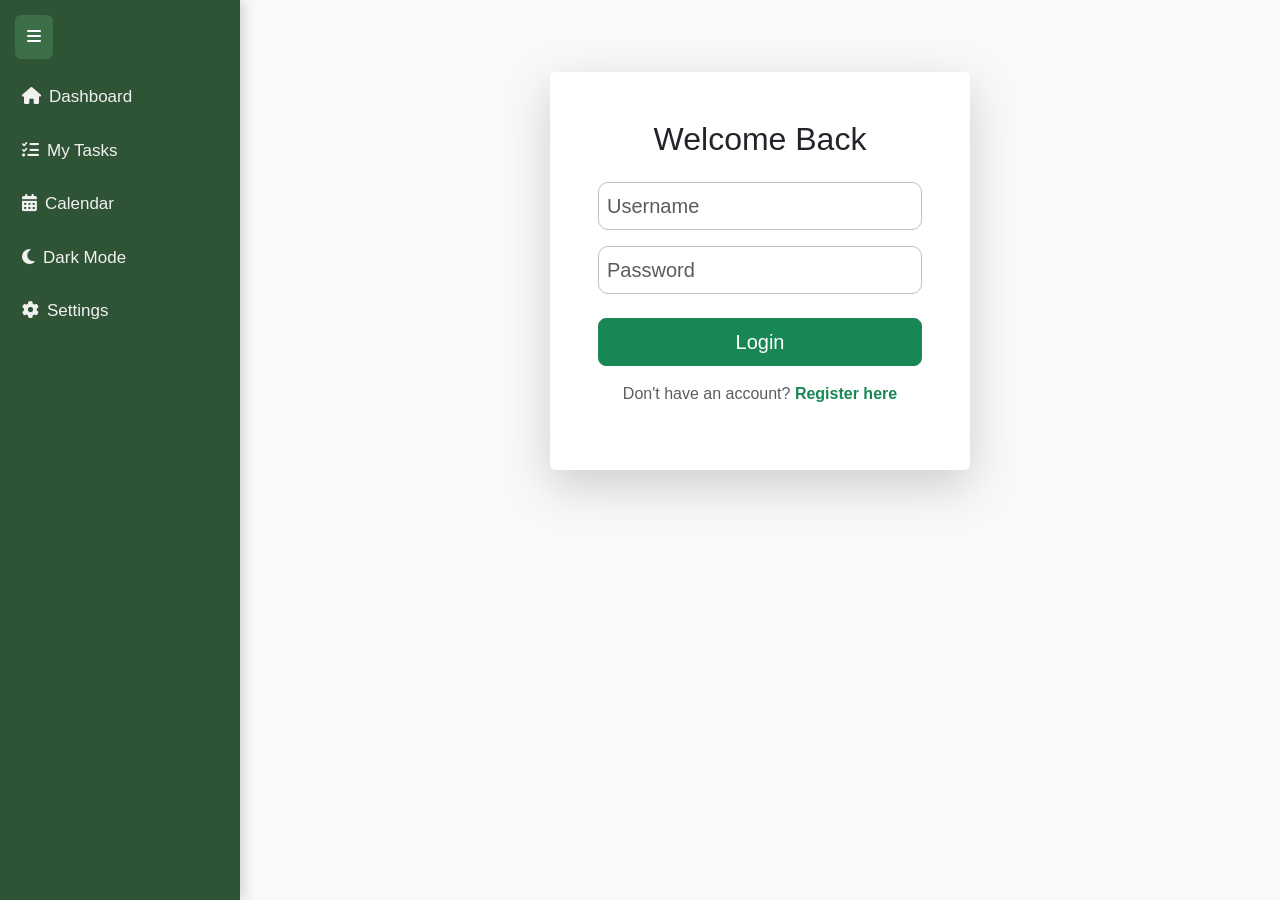
==== public/index.html @ f1983d44 "Regsiter Page build" ====
<!DOCTYPE html>
<html lang="en">
<head>
    <meta charset="UTF-8">
    <meta name="viewport" content="width=device-width, initial-scale=1.0">
    <title>TaskFlow - Task Manager</title>
    <link href="https://cdn.jsdelivr.net/npm/bootstrap@5.3.3/dist/css/bootstrap.min.css" rel="stylesheet">
    <link href="https://cdnjs.cloudflare.com/ajax/libs/font-awesome/6.5.0/css/all.min.css" rel="stylesheet">
    <link rel="stylesheet" href="styles/style.css">
</head>
<body class="has-sidebar">
    <!-- Sidebar Toggle -->
    <button id="toggle-btn" class="toggle-btn" aria-label="Toggle sidebar">
        <i class="fas fa-bars"></i>
    </button>

    <!-- Sidebar -->
    <div id="sidebar" class="sidebar">
        <a href="#" class="active"><i class="fas fa-home me-2"></i><span>Dashboard</span></a>
        <a href="#"><i class="fas fa-list-check me-2"></i><span>My Tasks</span></a>
        <a href="#"><i class="fas fa-calendar-alt me-2"></i><span>Calendar</span></a>
        <a href="#" id="dark-mode-toggle"><i class="fas fa-moon me-2"></i><span>Dark Mode</span></a>
        <a href="#"><i class="fas fa-gear me-2"></i><span>Settings</span></a>
    </div>

    <!-- Main Content -->
    <div class="container mt-5 pt-4" id="main-content">
        <!-- Auth Section -->
        <div id="auth-section" class="text-center" style="max-width: 420px; margin: 0 auto;">
            <div class="card border-0 shadow-lg p-5">
                <h2 class="mb-4 text-dark">Welcome Back</h2>
                <input type="text" id="username" class="form-control form-control-lg mb-3" placeholder="Username" required>
                <input type="password" id="password" class="form-control form-control-lg mb-4" placeholder="Password" required>
                <button id="login-btn" class="btn btn-success btn-lg w-100 mb-3">Login</button>
                <p class="text-muted">
                    Don't have an account? <a href="register.html" class="fw-bold text-success text-decoration-none">Register here</a>
                </p>
                <div id="error-message" class="alert alert-danger mt-3" role="alert" style="display:none;"></div>
            </div>
        </div>

        <!-- Task Section (Hidden Until Logged In) -->
        <div id="task-section" style="display:none;">
            <div class="d-flex justify-content-between align-items-center mb-4">
                <h2 class="text-dark mb-0">Your Tasks</h2>
                <div>
                    <button id="add-task-btn" class="btn add-task-btn me-3"><i class="fas fa-plus me-2"></i>Add Task</button>
                    <button id="logout-btn" class="btn btn-outline-danger">Logout</button>
                </div>
            </div>

            <!-- Dashboard Stats -->
            <div class="row mb-5 g-4">
                <div class="col-md-4">
                    <div class="dashboard-card p-4 text-center">
                        <i class="fas fa-tasks fa-2x mb-2"></i>
                        <h6>Total Tasks</h6>
                        <p id="total-tasks" class="display-5 mb-0">0</p>
                    </div>
                </div>
                <div class="col-md-4">
                    <div class="dashboard-card p-4 text-center">
                        <i class="fas fa-check-circle fa-2x mb-2"></i>
                        <h6>Completed</h6>
                        <p id="completed-tasks" class="display-5 mb-0">0</p>
                    </div>
                </div>
                <div class="col-md-4">
                    <div class="dashboard-card p-4 text-center">
                        <i class="fas fa-exclamation-circle fa-2x mb-2"></i>
                        <h6>Pending</h6>
                        <p id="pending-tasks" class="display-5 mb-0">0</p>
                    </div>
                </div>
            </div>

            <div class="row">
                <!-- Upcoming Deadlines -->
                <div class="col-lg-4 mb-4">
                    <div class="card upcoming-card p-4 h-100">
                        <h6 class="mb-3"><i class="fas fa-clock me-2"></i>Upcoming Deadlines</h6>
                        <ul id="upcoming-list" class="list-unstyled mb-0"></ul>
                    </div>
                </div>

                <!-- Task List -->
                <div class="col-lg-8">
                    <ul id="task-list" class="list-group"></ul>
                </div>
            </div>
        </div>
    </div>

    <!-- Add/Edit Task Modal -->
    <div class="modal fade" id="task-modal" tabindex="-1" aria-hidden="true">
        <div class="modal-dialog">
            <div class="modal-content">
                <div class="modal-header">
                    <h5 class="modal-title" id="modal-title">Add New Task</h5>
                    <button type="button" class="btn-close" data-bs-dismiss="modal" aria-label="Close"></button>
                </div>
                <div class="modal-body">
                    <input type="text" id="task-description" class="form-control mb-3" placeholder="Task description" required>
                    <input type="date" id="task-due-date" class="form-control" placeholder="Due date">
                </div>
                <div class="modal-footer">
                    <button type="button" class="btn btn-secondary" data-bs-dismiss="modal">Cancel</button>
                    <button type="button" id="save-task-btn" class="btn btn-success">Save Task</button>
                </div>
            </div>
        </div>
    </div>

    <!-- Bootstrap JS (for modals) -->
    <script src="https://cdn.jsdelivr.net/npm/bootstrap@5.3.3/dist/js/bootstrap.bundle.min.js"></script>
    <script src="js/app.js"></script>
</body>
</html>
---- public/styles/style.css ----
body {
    font-family: 'Segoe UI', Tahoma, Geneva, Verdana, sans-serif;
    background-color: #f8f9f9;
    transition: background-color 0.3s, color 0.3s;
}

    /* Dark Mode */
    body.dark-mode {
        background-color: #121212;
        color: #e0e0e0;
    }

        body.dark-mode .text-dark {
            color: #e0e0e0 !important;
        }

        body.dark-mode .text-muted {
            color: #a0a0a0 !important;
        }

        body.dark-mode .card {
            background-color: #1e1e1e;
            border-color: #333;
        }

        body.dark-mode .list-group-item {
            background-color: #1e1e1e;
            color: #e0e0e0;
            border-color: #333;
        }

        body.dark-mode .dashboard-card {
            background: linear-gradient(135deg, #1a2a1e, #3a5a3a);
        }

        body.dark-mode .upcoming-card {
            background-color: #1a2a1e;
        }

/* Dashboard Cards */
.dashboard-card {
    background: linear-gradient(135deg, #3c6e47, #7da57d);
    color: #fff;
    border-radius: 12px;
    transition: transform 0.2s, box-shadow 0.2s;
}

    .dashboard-card:hover {
        transform: translateY(-5px);
        box-shadow: 0 10px 20px rgba(0,0,0,0.15);
    }

    .dashboard-card i {
        opacity: 0.8;
    }

    .dashboard-card h6 {
        color: #f9f9f9;
        font-weight: 600;
    }

    .dashboard-card p {
        color: #f2f2f2;
        font-weight: bold;
    }

/* Upcoming Deadlines Card */
.upcoming-card {
    background-color: #e9f1ea;
    border-radius: 12px;
    transition: transform 0.2s, box-shadow 0.2s;
}

    .upcoming-card:hover {
        transform: translateY(-3px);
        box-shadow: 0 6px 15px rgba(0,0,0,0.1);
    }

    .upcoming-card h6 {
        color: #2e5335;
        font-weight: 600;
    }

#upcoming-list li {
    color: #3a5a3a;
    font-weight: 500;
    padding: 5px 0;
    transition: background-color 0.2s;
}

    #upcoming-list li:hover {
        background-color: rgba(124, 165, 125, 0.15);
        border-radius: 8px;
    }

/* Task List */
#task-list li {
    border-radius: 12px;
    margin-bottom: 10px;
    padding: 12px;
    background-color: #fff;
    box-shadow: 0 4px 10px rgba(0,0,0,0.05);
    transition: transform 0.2s, box-shadow 0.2s;
}

    #task-list li:hover {
        transform: translateY(-2px);
        box-shadow: 0 6px 15px rgba(0,0,0,0.1);
    }

    #task-list li span {
        color: #333;
    }

.completed {
    text-decoration: line-through;
    color: #9da79d;
}

/* Buttons */
.add-task-btn {
    background-color: #3c6e47;
    color: #fff;
    font-weight: 600;
    border-radius: 8px;
    padding: 8px 16px;
    transition: all 0.2s;
}

    .add-task-btn:hover {
        background-color: #2e5335;
        transform: translateY(-2px);
        box-shadow: 0 4px 12px rgba(0,0,0,0.15);
    }

.btn-outline-success {
    color: #3c6e47;
    border-color: #3c6e47;
    transition: all 0.2s;
}

    .btn-outline-success:hover {
        background-color: #3c6e47;
        color: #fff;
    }

.btn-outline-danger {
    color: #a94442;
    border-color: #a94442;
    transition: all 0.2s;
}

    .btn-outline-danger:hover {
        background-color: #a94442;
        color: #fff;
    }

.btn-outline-primary {
    color: #3c6e47;
    border-color: #3c6e47;
    transition: all 0.2s;
}

    .btn-outline-primary:hover {
        background-color: #3c6e47;
        color: #fff;
    }

/* Form Inputs */
input.form-control, select.form-control {
    border-radius: 10px;
    border: 1px solid #c1c1c1;
    padding: 8px;
    transition: border-color 0.2s, box-shadow 0.2s;
}

    input.form-control:focus, select.form-control:focus {
        border-color: #3c6e47;
        box-shadow: 0 0 6px rgba(60, 110, 71, 0.3);
        outline: none;
    }

body.dark-mode input.form-control {
    background-color: #1e1e1e;
    color: #e0e0e0;
    border-color: #333;
}

/* Error Message */
#error-message {
    font-weight: 500;
}

/* Sidebar */
.sidebar {
    height: 100vh;
    width: 240px;
    position: fixed;
    top: 0;
    left: 0;
    background: #2e5335;
    padding-top: 70px;
    transition: width 0.3s ease;
    overflow: hidden;
    z-index: 1000;
    box-shadow: 4px 0 12px rgba(0,0,0,0.15);
}

    .sidebar a {
        display: block;
        padding: 14px 22px;
        font-size: 17px;
        text-decoration: none;
        color: #f1f1f1;
        transition: 0.2s;
        font-weight: 500;
    }

        .sidebar a:hover {
            background: #3c6e47;
            color: #fff;
        }

    .sidebar.collapsed {
        width: 70px;
    }

        .sidebar.collapsed a span {
            display: none;
        }

        .sidebar.collapsed a i {
            margin-right: 0;
        }

/* Toggle Button */
.toggle-btn {
    position: fixed;
    top: 15px;
    left: 15px;
    background: #3c6e47;
    border: none;
    color: white;
    padding: 10px 12px;
    border-radius: 6px;
    cursor: pointer;
    z-index: 1200;
    transition: background 0.2s;
}

    .toggle-btn:hover {
        background: #2e5335;
    }

/* Body Shift */
body.has-sidebar {
    margin-left: 240px;
    transition: margin-left 0.3s ease;
}

body.sidebar-collapsed {
    margin-left: 70px;
}
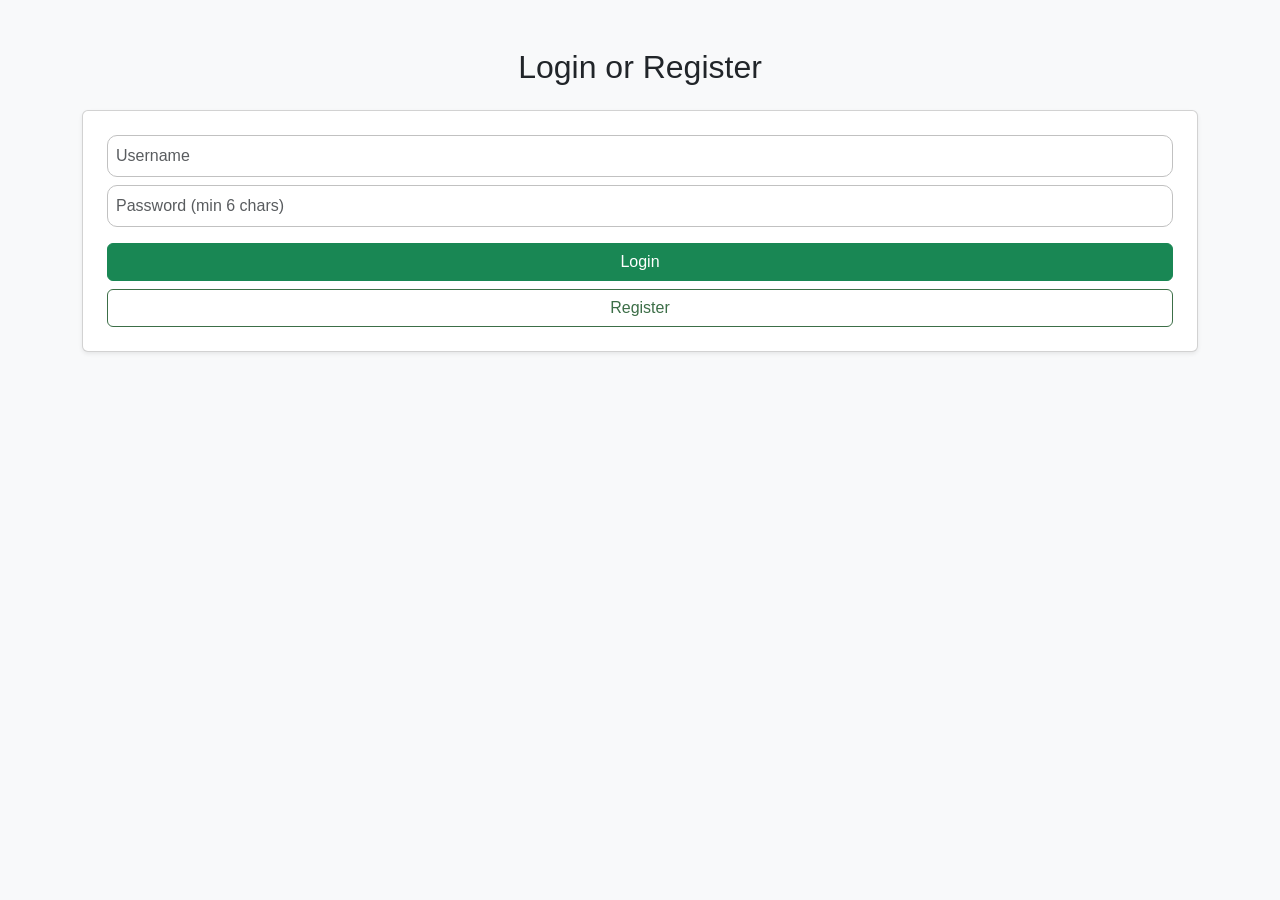
==== commit 9cf85e0b: "Merge pull request #29 from VicLove25/SB_hide_navbar Sb hide navbar" ====
--- a/public/index.html
+++ b/public/index.html
@@ -3,116 +3,100 @@
 <head>
     <meta charset="UTF-8">
     <meta name="viewport" content="width=device-width, initial-scale=1.0">
-    <title>TaskFlow - Task Manager</title>
-    <link href="https://cdn.jsdelivr.net/npm/bootstrap@5.3.3/dist/css/bootstrap.min.css" rel="stylesheet">
-    <link href="https://cdnjs.cloudflare.com/ajax/libs/font-awesome/6.5.0/css/all.min.css" rel="stylesheet">
+    <title>Daily Task Manager</title>
+    <link href="https://cdn.jsdelivr.net/npm/bootstrap@5.3.2/dist/css/bootstrap.min.css" rel="stylesheet">
     <link rel="stylesheet" href="styles/style.css">
+    <link href="https://cdnjs.cloudflare.com/ajax/libs/font-awesome/6.4.0/css/all.min.css" rel="stylesheet">
 </head>
-<body class="has-sidebar">
-    <!-- Sidebar Toggle -->
-    <button id="toggle-btn" class="toggle-btn" aria-label="Toggle sidebar">
+<body class="bg-light">
+    <!-- Sidebar - Hidden until logged in -->
+    <div id="sidebar" class="sidebar" style="display: none;">
+        <a href="index.html"><i class="fas fa-home me-2"></i> <span>Dashboard</span></a>
+        <a href="taskpage.html"><i class="fas fa-plus me-2"></i> <span>Add Task</span></a>
+        <a href="index.html"><i class="fas fa-list me-2"></i> <span>All Tasks</span></a>
+    </div>
+
+    <!-- Toggle Button - Hidden until logged in -->
+    <button id="toggle-btn" class="toggle-btn" style="display: none;">
         <i class="fas fa-bars"></i>
     </button>
 
-    <!-- Sidebar -->
-    <div id="sidebar" class="sidebar">
-        <a href="#" class="active"><i class="fas fa-home me-2"></i><span>Dashboard</span></a>
-        <a href="#"><i class="fas fa-list-check me-2"></i><span>My Tasks</span></a>
-        <a href="#"><i class="fas fa-calendar-alt me-2"></i><span>Calendar</span></a>
-        <a href="#" id="dark-mode-toggle"><i class="fas fa-moon me-2"></i><span>Dark Mode</span></a>
-        <a href="#"><i class="fas fa-gear me-2"></i><span>Settings</span></a>
-    </div>
-
-    <!-- Main Content -->
-    <div class="container mt-5 pt-4" id="main-content">
-        <!-- Auth Section -->
-        <div id="auth-section" class="text-center" style="max-width: 420px; margin: 0 auto;">
-            <div class="card border-0 shadow-lg p-5">
-                <h2 class="mb-4 text-dark">Welcome Back</h2>
-                <input type="text" id="username" class="form-control form-control-lg mb-3" placeholder="Username" required>
-                <input type="password" id="password" class="form-control form-control-lg mb-4" placeholder="Password" required>
-                <button id="login-btn" class="btn btn-success btn-lg w-100 mb-3">Login</button>
-                <p class="text-muted">
-                    Don't have an account? <a href="register.html" class="fw-bold text-success text-decoration-none">Register here</a>
-                </p>
-                <div id="error-message" class="alert alert-danger mt-3" role="alert" style="display:none;"></div>
+    <div class="container mt-5">
+        <!-- Login / Register Section -->
+        <div id="auth-section">
+            <h2 class="text-center mb-4">Login or Register</h2>
+            <div class="card p-4 shadow-sm">
+                <input type="text" id="username" class="form-control mb-2" placeholder="Username">
+                <input type="password" id="password" class="form-control mb-3" placeholder="Password (min 6 chars)">
+                <button id="login-btn" class="btn btn-success w-100 mb-2">Login</button>
+                <button id="register-btn" class="btn btn-outline-primary w-100">Register</button>
             </div>
+            <div id="error-message" class="alert alert-danger mt-3" style="display: none;"></div>
         </div>
 
-        <!-- Task Section (Hidden Until Logged In) -->
-        <div id="task-section" style="display:none;">
-            <div class="d-flex justify-content-between align-items-center mb-4">
-                <h2 class="text-dark mb-0">Your Tasks</h2>
-                <div>
-                    <button id="add-task-btn" class="btn add-task-btn me-3"><i class="fas fa-plus me-2"></i>Add Task</button>
-                    <button id="logout-btn" class="btn btn-outline-danger">Logout</button>
-                </div>
-            </div>
-
-            <!-- Dashboard Stats -->
-            <div class="row mb-5 g-4">
-                <div class="col-md-4">
-                    <div class="dashboard-card p-4 text-center">
-                        <i class="fas fa-tasks fa-2x mb-2"></i>
-                        <h6>Total Tasks</h6>
-                        <p id="total-tasks" class="display-5 mb-0">0</p>
+        <!-- Dashboard & Tasks - Hidden until login -->
+        <div id="task-section" style="display: none;">
+            <div class="row mb-4 g-4">
+                <div class="col-md-3">
+                    <div class="card dashboard-card shadow-sm">
+                        <div class="card-body d-flex align-items-center">
+                            <i class="fas fa-tasks fa-2x me-3"></i>
+                            <div>
+                                <h6>Total Tasks</h6>
+                                <p id="total-tasks" class="fs-4 fw-bold">0</p>
+                            </div>
+                        </div>
                     </div>
                 </div>
-                <div class="col-md-4">
-                    <div class="dashboard-card p-4 text-center">
-                        <i class="fas fa-check-circle fa-2x mb-2"></i>
-                        <h6>Completed</h6>
-                        <p id="completed-tasks" class="display-5 mb-0">0</p>
+                <div class="col-md-3">
+                    <div class="card dashboard-card shadow-sm">
+                        <div class="card-body d-flex align-items-center">
+                            <i class="fas fa-check-circle fa-2x me-3"></i>
+                            <div>
+                                <h6>Completed</h6>
+                                <p id="completed-tasks" class="fs-4 fw-bold">0</p>
+                            </div>
+                        </div>
                     </div>
                 </div>
-                <div class="col-md-4">
-                    <div class="dashboard-card p-4 text-center">
-                        <i class="fas fa-exclamation-circle fa-2x mb-2"></i>
-                        <h6>Pending</h6>
-                        <p id="pending-tasks" class="display-5 mb-0">0</p>
+                <div class="col-md-3">
+                    <div class="card dashboard-card shadow-sm">
+                        <div class="card-body d-flex align-items-center">
+                            <i class="fas fa-hourglass-half fa-2x me-3"></i>
+                            <div>
+                                <h6>Pending</h6>
+                                <p id="pending-tasks" class="fs-4 fw-bold">0</p>
+                            </div>
+                        </div>
+                    </div>
+                </div>
+                <div class="col-md-3">
+                    <div class="card upcoming-card shadow-sm">
+                        <div class="card-body">
+                            <h6 class="fw-bold mb-3">Upcoming Deadlines</h6>
+                            <ul id="upcoming-list" class="list-unstyled mb-0">
+                                <li class="text-muted">No upcoming tasks</li>
+                            </ul>
+                        </div>
                     </div>
                 </div>
             </div>
 
-            <div class="row">
-                <!-- Upcoming Deadlines -->
-                <div class="col-lg-4 mb-4">
-                    <div class="card upcoming-card p-4 h-100">
-                        <h6 class="mb-3"><i class="fas fa-clock me-2"></i>Upcoming Deadlines</h6>
-                        <ul id="upcoming-list" class="list-unstyled mb-0"></ul>
-                    </div>
+            <div class="card p-4 shadow-sm">
+                <div class="d-flex justify-content-between align-items-center mb-3">
+                    <h4 class="fw-bold">My Tasks</h4>
+                    <a href="taskpage.html" class="btn add-task-btn">
+                        <i class="fas fa-plus me-2"></i>Add Task
+                    </a>
                 </div>
-
-                <!-- Task List -->
-                <div class="col-lg-8">
-                    <ul id="task-list" class="list-group"></ul>
-                </div>
+                <ul id="task-list" class="list-group"></ul>
+                <button id="logout-btn" class="btn btn-danger w-100 mt-3">Logout</button>
             </div>
         </div>
     </div>
 
-    <!-- Add/Edit Task Modal -->
-    <div class="modal fade" id="task-modal" tabindex="-1" aria-hidden="true">
-        <div class="modal-dialog">
-            <div class="modal-content">
-                <div class="modal-header">
-                    <h5 class="modal-title" id="modal-title">Add New Task</h5>
-                    <button type="button" class="btn-close" data-bs-dismiss="modal" aria-label="Close"></button>
-                </div>
-                <div class="modal-body">
-                    <input type="text" id="task-description" class="form-control mb-3" placeholder="Task description" required>
-                    <input type="date" id="task-due-date" class="form-control" placeholder="Due date">
-                </div>
-                <div class="modal-footer">
-                    <button type="button" class="btn btn-secondary" data-bs-dismiss="modal">Cancel</button>
-                    <button type="button" id="save-task-btn" class="btn btn-success">Save Task</button>
-                </div>
-            </div>
-        </div>
-    </div>
-
-    <!-- Bootstrap JS (for modals) -->
-    <script src="https://cdn.jsdelivr.net/npm/bootstrap@5.3.3/dist/js/bootstrap.bundle.min.js"></script>
+    <!-- Scripts -->
     <script src="js/app.js"></script>
+    <script src="https://cdn.jsdelivr.net/npm/bootstrap@5.3.2/dist/js/bootstrap.bundle.min.js"></script>
 </body>
 </html>
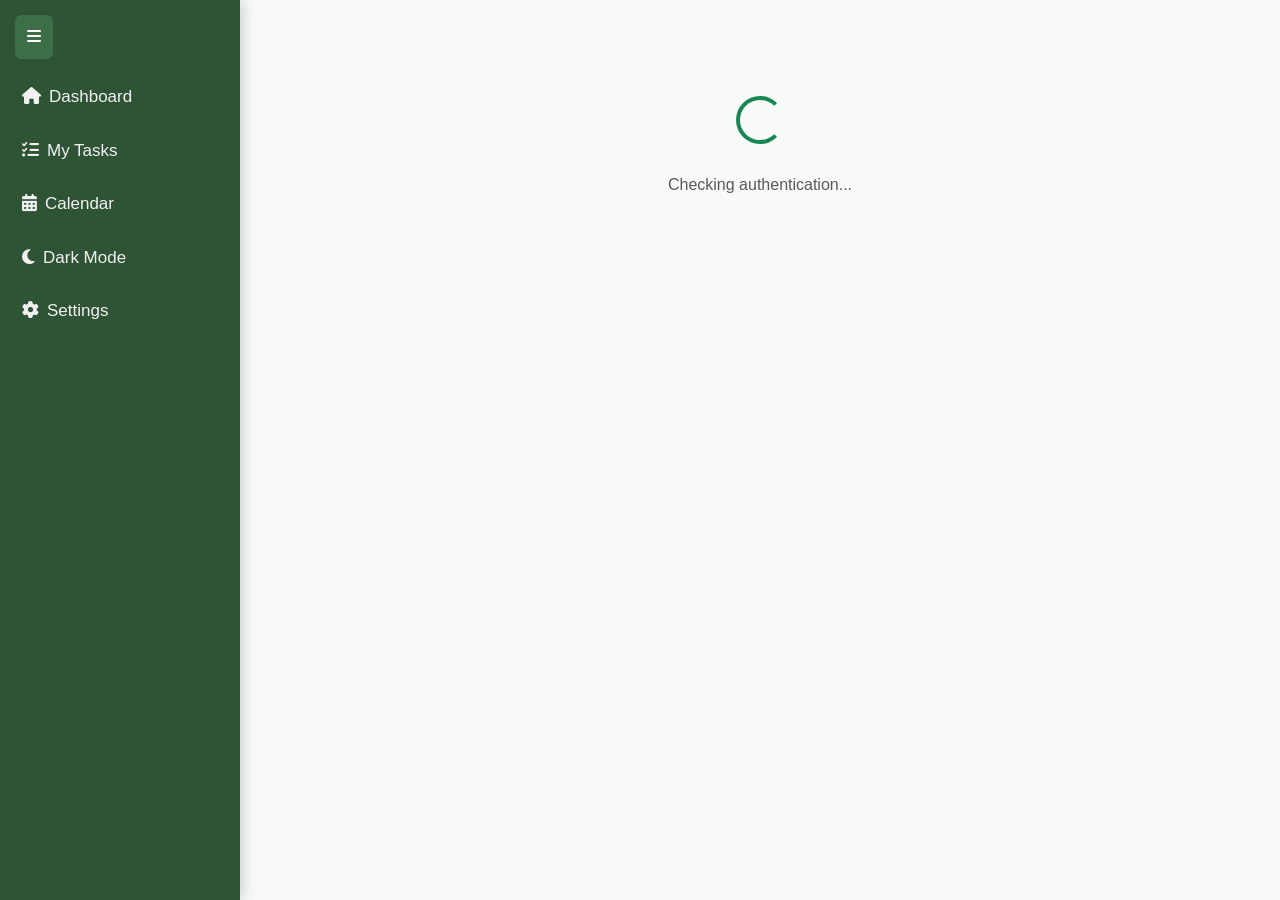
==== commit 5e100a1a: "Updated working version I created login its own page to clean up our code" ====
--- a/public/index.html
+++ b/public/index.html
@@ -3,100 +3,105 @@
 <head>
     <meta charset="UTF-8">
     <meta name="viewport" content="width=device-width, initial-scale=1.0">
-    <title>Daily Task Manager</title>
-    <link href="https://cdn.jsdelivr.net/npm/bootstrap@5.3.2/dist/css/bootstrap.min.css" rel="stylesheet">
+    <title>TaskFlow - Task Manager</title>
+    <link href="https://cdn.jsdelivr.net/npm/bootstrap@5.3.3/dist/css/bootstrap.min.css" rel="stylesheet">
+    <link href="https://cdnjs.cloudflare.com/ajax/libs/font-awesome/6.5.0/css/all.min.css" rel="stylesheet">
     <link rel="stylesheet" href="styles/style.css">
-    <link href="https://cdnjs.cloudflare.com/ajax/libs/font-awesome/6.4.0/css/all.min.css" rel="stylesheet">
 </head>
-<body class="bg-light">
-    <!-- Sidebar - Hidden until logged in -->
-    <div id="sidebar" class="sidebar" style="display: none;">
-        <a href="index.html"><i class="fas fa-home me-2"></i> <span>Dashboard</span></a>
-        <a href="taskpage.html"><i class="fas fa-plus me-2"></i> <span>Add Task</span></a>
-        <a href="index.html"><i class="fas fa-list me-2"></i> <span>All Tasks</span></a>
-    </div>
-
-    <!-- Toggle Button - Hidden until logged in -->
-    <button id="toggle-btn" class="toggle-btn" style="display: none;">
+<body class="has-sidebar">
+    <!-- Sidebar Toggle -->
+    <button id="toggle-btn" class="toggle-btn" aria-label="Toggle sidebar">
         <i class="fas fa-bars"></i>
     </button>
 
-    <div class="container mt-5">
-        <!-- Login / Register Section -->
-        <div id="auth-section">
-            <h2 class="text-center mb-4">Login or Register</h2>
-            <div class="card p-4 shadow-sm">
-                <input type="text" id="username" class="form-control mb-2" placeholder="Username">
-                <input type="password" id="password" class="form-control mb-3" placeholder="Password (min 6 chars)">
-                <button id="login-btn" class="btn btn-success w-100 mb-2">Login</button>
-                <button id="register-btn" class="btn btn-outline-primary w-100">Register</button>
+    <!-- Sidebar -->
+    <div id="sidebar" class="sidebar">
+        <a href="#" class="active"><i class="fas fa-home me-2"></i><span>Dashboard</span></a>
+        <a href="#"><i class="fas fa-list-check me-2"></i><span>My Tasks</span></a>
+        <a href="#"><i class="fas fa-calendar-alt me-2"></i><span>Calendar</span></a>
+        <a href="#" id="dark-mode-toggle"><i class="fas fa-moon me-2"></i><span>Dark Mode</span></a>
+        <a href="#"><i class="fas fa-gear me-2"></i><span>Settings</span></a>
+    </div>
+
+    <!-- Auth Guard (shown only briefly) -->
+    <div id="auth-guard" class="text-center mt-5 pt-5">
+        <div class="spinner-border text-success" style="width: 3rem; height: 3rem;" role="status">
+            <span class="visually-hidden">Loading...</span>
+        </div>
+        <p class="mt-4 text-muted">Checking authentication...</p>
+    </div>
+
+    <!-- Main Content (Hidden until logged in) -->
+    <div class="container mt-5 pt-4" id="main-content" style="display:none;">
+        <div id="task-section">
+            <div class="d-flex justify-content-between align-items-center mb-4">
+                <h2 class="text-dark mb-0">Your Tasks</h2>
+                <div>
+                    <button id="add-task-btn" class="btn add-task-btn me-3"><i class="fas fa-plus me-2"></i>Add Task</button>
+                    <button id="logout-btn" class="btn btn-outline-danger">Logout</button>
+                </div>
             </div>
-            <div id="error-message" class="alert alert-danger mt-3" style="display: none;"></div>
-        </div>
 
-        <!-- Dashboard & Tasks - Hidden until login -->
-        <div id="task-section" style="display: none;">
-            <div class="row mb-4 g-4">
-                <div class="col-md-3">
-                    <div class="card dashboard-card shadow-sm">
-                        <div class="card-body d-flex align-items-center">
-                            <i class="fas fa-tasks fa-2x me-3"></i>
-                            <div>
-                                <h6>Total Tasks</h6>
-                                <p id="total-tasks" class="fs-4 fw-bold">0</p>
-                            </div>
-                        </div>
+            <!-- Dashboard Stats -->
+            <div class="row mb-5 g-4">
+                <div class="col-md-4">
+                    <div class="dashboard-card p-4 text-center">
+                        <i class="fas fa-tasks fa-2x mb-2"></i>
+                        <h6>Total Tasks</h6>
+                        <p id="total-tasks" class="display-5 mb-0">0</p>
                     </div>
                 </div>
-                <div class="col-md-3">
-                    <div class="card dashboard-card shadow-sm">
-                        <div class="card-body d-flex align-items-center">
-                            <i class="fas fa-check-circle fa-2x me-3"></i>
-                            <div>
-                                <h6>Completed</h6>
-                                <p id="completed-tasks" class="fs-4 fw-bold">0</p>
-                            </div>
-                        </div>
+                <div class="col-md-4">
+                    <div class="dashboard-card p-4 text-center">
+                        <i class="fas fa-check-circle fa-2x mb-2"></i>
+                        <h6>Completed</h6>
+                        <p id="completed-tasks" class="display-5 mb-0">0</p>
                     </div>
                 </div>
-                <div class="col-md-3">
-                    <div class="card dashboard-card shadow-sm">
-                        <div class="card-body d-flex align-items-center">
-                            <i class="fas fa-hourglass-half fa-2x me-3"></i>
-                            <div>
-                                <h6>Pending</h6>
-                                <p id="pending-tasks" class="fs-4 fw-bold">0</p>
-                            </div>
-                        </div>
-                    </div>
-                </div>
-                <div class="col-md-3">
-                    <div class="card upcoming-card shadow-sm">
-                        <div class="card-body">
-                            <h6 class="fw-bold mb-3">Upcoming Deadlines</h6>
-                            <ul id="upcoming-list" class="list-unstyled mb-0">
-                                <li class="text-muted">No upcoming tasks</li>
-                            </ul>
-                        </div>
+                <div class="col-md-4">
+                    <div class="dashboard-card p-4 text-center">
+                        <i class="fas fa-exclamation-circle fa-2x mb-2"></i>
+                        <h6>Pending</h6>
+                        <p id="pending-tasks" class="display-5 mb-0">0</p>
                     </div>
                 </div>
             </div>
 
-            <div class="card p-4 shadow-sm">
-                <div class="d-flex justify-content-between align-items-center mb-3">
-                    <h4 class="fw-bold">My Tasks</h4>
-                    <a href="taskpage.html" class="btn add-task-btn">
-                        <i class="fas fa-plus me-2"></i>Add Task
-                    </a>
+            <div class="row">
+                <div class="col-lg-4 mb-4">
+                    <div class="card upcoming-card p-4 h-100">
+                        <h6 class="mb-3"><i class="fas fa-clock me-2"></i>Upcoming Deadlines</h6>
+                        <ul id="upcoming-list" class="list-unstyled mb-0"></ul>
+                    </div>
                 </div>
-                <ul id="task-list" class="list-group"></ul>
-                <button id="logout-btn" class="btn btn-danger w-100 mt-3">Logout</button>
+                <div class="col-lg-8">
+                    <ul id="task-list" class="list-group"></ul>
+                </div>
             </div>
         </div>
     </div>
 
-    <!-- Scripts -->
+    <!-- Add/Edit Task Modal -->
+    <div class="modal fade" id="task-modal" tabindex="-1" aria-hidden="true">
+        <div class="modal-dialog">
+            <div class="modal-content">
+                <div class="modal-header">
+                    <h5 class="modal-title" id="modal-title">Add New Task</h5>
+                    <button type="button" class="btn-close" data-bs-dismiss="modal" aria-label="Close"></button>
+                </div>
+                <div class="modal-body">
+                    <input type="text" id="task-description" class="form-control mb-3" placeholder="Task description" required>
+                    <input type="date" id="task-due-date" class="form-control" placeholder="Due date">
+                </div>
+                <div class="modal-footer">
+                    <button type="button" class="btn btn-secondary" data-bs-dismiss="modal">Cancel</button>
+                    <button type="button" id="save-task-btn" class="btn btn-success">Save Task</button>
+                </div>
+            </div>
+        </div>
+    </div>
+
+    <script src="https://cdn.jsdelivr.net/npm/bootstrap@5.3.3/dist/js/bootstrap.bundle.min.js"></script>
     <script src="js/app.js"></script>
-    <script src="https://cdn.jsdelivr.net/npm/bootstrap@5.3.2/dist/js/bootstrap.bundle.min.js"></script>
 </body>
 </html>
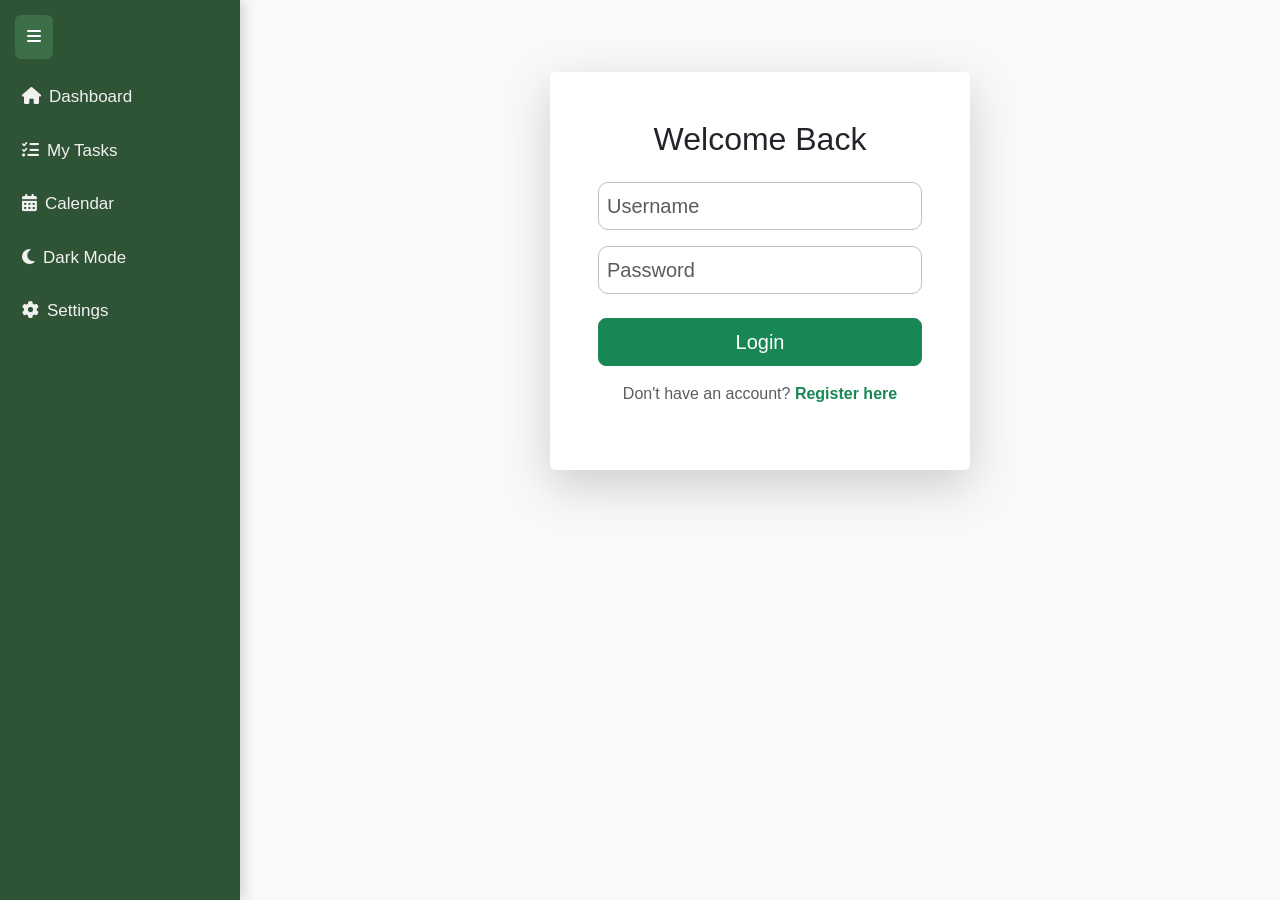
==== commit 28118bd5: "Revert "Updated working version I created login its own page to clean up our code" This reverts comm" ====
--- a/public/index.html
+++ b/public/index.html
@@ -23,17 +23,24 @@
         <a href="#"><i class="fas fa-gear me-2"></i><span>Settings</span></a>
     </div>
 
-    <!-- Auth Guard (shown only briefly) -->
-    <div id="auth-guard" class="text-center mt-5 pt-5">
-        <div class="spinner-border text-success" style="width: 3rem; height: 3rem;" role="status">
-            <span class="visually-hidden">Loading...</span>
+    <!-- Main Content -->
+    <div class="container mt-5 pt-4" id="main-content">
+        <!-- Auth Section -->
+        <div id="auth-section" class="text-center" style="max-width: 420px; margin: 0 auto;">
+            <div class="card border-0 shadow-lg p-5">
+                <h2 class="mb-4 text-dark">Welcome Back</h2>
+                <input type="text" id="username" class="form-control form-control-lg mb-3" placeholder="Username" required>
+                <input type="password" id="password" class="form-control form-control-lg mb-4" placeholder="Password" required>
+                <button id="login-btn" class="btn btn-success btn-lg w-100 mb-3">Login</button>
+                <p class="text-muted">
+                    Don't have an account? <a href="register.html" class="fw-bold text-success text-decoration-none">Register here</a>
+                </p>
+                <div id="error-message" class="alert alert-danger mt-3" role="alert" style="display:none;"></div>
+            </div>
         </div>
-        <p class="mt-4 text-muted">Checking authentication...</p>
-    </div>
 
-    <!-- Main Content (Hidden until logged in) -->
-    <div class="container mt-5 pt-4" id="main-content" style="display:none;">
-        <div id="task-section">
+        <!-- Task Section (Hidden Until Logged In) -->
+        <div id="task-section" style="display:none;">
             <div class="d-flex justify-content-between align-items-center mb-4">
                 <h2 class="text-dark mb-0">Your Tasks</h2>
                 <div>
@@ -68,12 +75,15 @@
             </div>
 
             <div class="row">
+                <!-- Upcoming Deadlines -->
                 <div class="col-lg-4 mb-4">
                     <div class="card upcoming-card p-4 h-100">
                         <h6 class="mb-3"><i class="fas fa-clock me-2"></i>Upcoming Deadlines</h6>
                         <ul id="upcoming-list" class="list-unstyled mb-0"></ul>
                     </div>
                 </div>
+
+                <!-- Task List -->
                 <div class="col-lg-8">
                     <ul id="task-list" class="list-group"></ul>
                 </div>
@@ -101,6 +111,7 @@
         </div>
     </div>
 
+    <!-- Bootstrap JS (for modals) -->
     <script src="https://cdn.jsdelivr.net/npm/bootstrap@5.3.3/dist/js/bootstrap.bundle.min.js"></script>
     <script src="js/app.js"></script>
 </body>
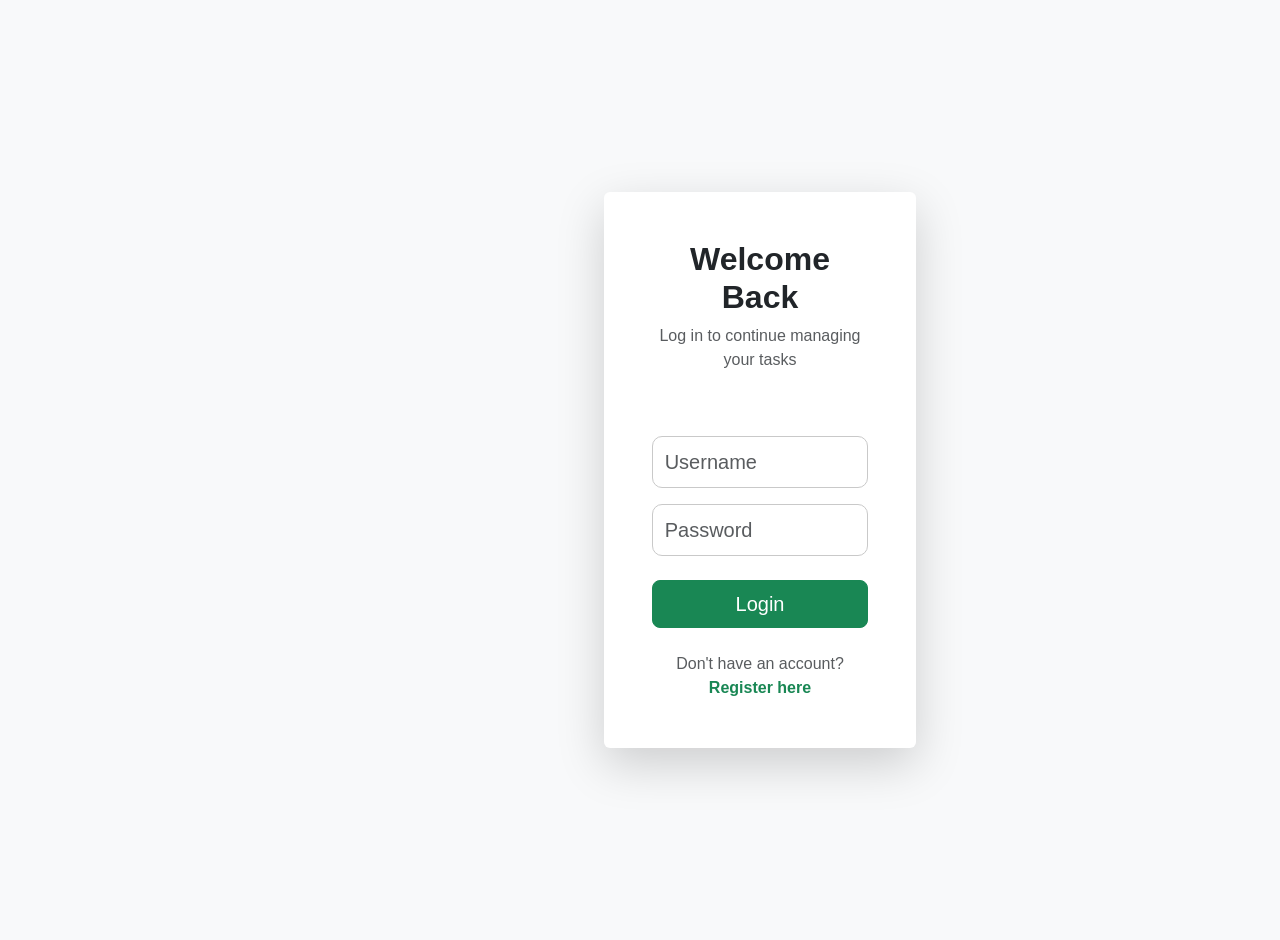
==== commit c9e772e2: "Changed the sidebar login page and the dark mode made the colors pop" ====
--- a/public/index.html
+++ b/public/index.html
@@ -3,53 +3,76 @@
 <head>
     <meta charset="UTF-8">
     <meta name="viewport" content="width=device-width, initial-scale=1.0">
-    <title>TaskFlow - Task Manager</title>
+    <title>TaskFlow - Login</title>
     <link href="https://cdn.jsdelivr.net/npm/bootstrap@5.3.3/dist/css/bootstrap.min.css" rel="stylesheet">
     <link href="https://cdnjs.cloudflare.com/ajax/libs/font-awesome/6.5.0/css/all.min.css" rel="stylesheet">
     <link rel="stylesheet" href="styles/style.css">
 </head>
-<body class="has-sidebar">
-    <!-- Sidebar Toggle -->
-    <button id="toggle-btn" class="toggle-btn" aria-label="Toggle sidebar">
+<body>
+
+    <!-- Toggle Button – Hidden until logged in -->
+    <button id="toggle-btn" class="toggle-btn" style="display:none;">
         <i class="fas fa-bars"></i>
     </button>
 
-    <!-- Sidebar -->
-    <div id="sidebar" class="sidebar">
-        <a href="#" class="active"><i class="fas fa-home me-2"></i><span>Dashboard</span></a>
-        <a href="#"><i class="fas fa-list-check me-2"></i><span>My Tasks</span></a>
-        <a href="#"><i class="fas fa-calendar-alt me-2"></i><span>Calendar</span></a>
-        <a href="#" id="dark-mode-toggle"><i class="fas fa-moon me-2"></i><span>Dark Mode</span></a>
-        <a href="#"><i class="fas fa-gear me-2"></i><span>Settings</span></a>
+    <!-- Sidebar – Hidden until logged in -->
+    <div id="sidebar" class="sidebar" style="display:none;">
+        <a href="index.html" class="active"><i class="fas fa-home me-2"></i><span>Dashboard</span></a>
+        <a href="taskpage.html"><i class="fas fa-list-check me-2"></i><span>My Tasks</span></a>
+        <a href="calendar.html"><i class="fas fa-calendar-alt me-2"></i><span>Calendar</span></a>
+        <a href="settings.html"><i class="fas fa-gear me-2"></i><span>Settings</span></a>
     </div>
 
     <!-- Main Content -->
-    <div class="container mt-5 pt-4" id="main-content">
-        <!-- Auth Section -->
-        <div id="auth-section" class="text-center" style="max-width: 420px; margin: 0 auto;">
-            <div class="card border-0 shadow-lg p-5">
-                <h2 class="mb-4 text-dark">Welcome Back</h2>
-                <input type="text" id="username" class="form-control form-control-lg mb-3" placeholder="Username" required>
-                <input type="password" id="password" class="form-control form-control-lg mb-4" placeholder="Password" required>
-                <button id="login-btn" class="btn btn-success btn-lg w-100 mb-3">Login</button>
-                <p class="text-muted">
-                    Don't have an account? <a href="register.html" class="fw-bold text-success text-decoration-none">Register here</a>
-                </p>
-                <div id="error-message" class="alert alert-danger mt-3" role="alert" style="display:none;"></div>
+    <div class="main-content">
+
+        <!-- LOGIN SECTION – "REGISTER HERE" LINK ALWAYS VISIBLE -->
+        <div id="auth-section">
+            <div class="container">
+                <div class="row justify-content-center min-vh-100 align-items-center">
+                    <div class="col-md-6 col-lg-5 col-xl-4">
+                        <div class="card border-0 shadow-lg p-5">
+                            <div class="text-center mb-5">
+                                <h2 class="text-dark fw-bold">Welcome Back</h2>
+                                <p class="text-muted">Log in to continue managing your tasks</p>
+                            </div>
+
+                            <input type="text" id="username" class="form-control form-control-lg mb-3" placeholder="Username" required>
+                            <input type="password" id="password" class="form-control form-control-lg mb-4" placeholder="Password" required>
+
+                            <button id="login-btn" class="btn btn-success btn-lg w-100 mb-4">
+                                <span class="spinner-border spinner-border-sm me-2 d-none"></span>
+                                Login
+                            </button>
+
+                            <div class="text-center">
+                                <p class="text-muted mb-0">
+                                    Don't have an account?
+                                    <a href="register.html" class="text-success fw-bold text-decoration-none">Register here</a>
+                                </p>
+                            </div>
+                        </div>
+                    </div>
+                </div>
             </div>
         </div>
 
-        <!-- Task Section (Hidden Until Logged In) -->
-        <div id="task-section" style="display:none;">
+        <!-- DASHBOARD SECTION – Shown only after login -->
+        <div id="task-section" style="display:none;" class="container pt-5">
             <div class="d-flex justify-content-between align-items-center mb-4">
-                <h2 class="text-dark mb-0">Your Tasks</h2>
                 <div>
-                    <button id="add-task-btn" class="btn add-task-btn me-3"><i class="fas fa-plus me-2"></i>Add Task</button>
+                    <h2 class="text-dark mb-1">Your Tasks</h2>
+                    <p class="text-muted">Welcome back, <strong id="welcome-user">User</strong>!</p>
+                </div>
+                <div>
+                    <button id="add-task-btn" class="btn add-task-btn me-3">
+                        <i class="fas fa-plus me-2"></i>Add Task
+                    </button>
                     <button id="logout-btn" class="btn btn-outline-danger">Logout</button>
                 </div>
             </div>
 
-            <!-- Dashboard Stats -->
+            <!-- Stats Cards -->
             <div class="row mb-5 g-4">
                 <div class="col-md-4">
                     <div class="dashboard-card p-4 text-center">
@@ -75,15 +98,12 @@
             </div>
 
             <div class="row">
-                <!-- Upcoming Deadlines -->
                 <div class="col-lg-4 mb-4">
                     <div class="card upcoming-card p-4 h-100">
                         <h6 class="mb-3"><i class="fas fa-clock me-2"></i>Upcoming Deadlines</h6>
                         <ul id="upcoming-list" class="list-unstyled mb-0"></ul>
                     </div>
                 </div>
-
-                <!-- Task List -->
                 <div class="col-lg-8">
                     <ul id="task-list" class="list-group"></ul>
                 </div>
@@ -91,17 +111,17 @@
         </div>
     </div>
 
-    <!-- Add/Edit Task Modal -->
-    <div class="modal fade" id="task-modal" tabindex="-1" aria-hidden="true">
+    <!-- Task Modal -->
+    <div class="modal fade" id="task-modal" tabindex="-1">
         <div class="modal-dialog">
             <div class="modal-content">
                 <div class="modal-header">
                     <h5 class="modal-title" id="modal-title">Add New Task</h5>
-                    <button type="button" class="btn-close" data-bs-dismiss="modal" aria-label="Close"></button>
+                    <button type="button" class="btn-close" data-bs-dismiss="modal"></button>
                 </div>
                 <div class="modal-body">
                     <input type="text" id="task-description" class="form-control mb-3" placeholder="Task description" required>
-                    <input type="date" id="task-due-date" class="form-control" placeholder="Due date">
+                    <input type="date" id="task-due-date" class="form-control">
                 </div>
                 <div class="modal-footer">
                     <button type="button" class="btn btn-secondary" data-bs-dismiss="modal">Cancel</button>
@@ -111,7 +131,6 @@
         </div>
     </div>
 
-    <!-- Bootstrap JS (for modals) -->
     <script src="https://cdn.jsdelivr.net/npm/bootstrap@5.3.3/dist/js/bootstrap.bundle.min.js"></script>
     <script src="js/app.js"></script>
 </body>
--- a/public/styles/style.css
+++ b/public/styles/style.css
@@ -1,10 +1,15 @@
+/* ====================== GLOBAL & BODY ====================== */
 body {
     font-family: 'Segoe UI', Tahoma, Geneva, Verdana, sans-serif;
-    background-color: #f8f9f9;
-    transition: background-color 0.3s, color 0.3s;
-}
-
-    /* Dark Mode */
+    background-color: #f8f9fa;
+    color: #333;
+    transition: background-color 0.3s ease, color 0.3s ease;
+    margin: 0;
+    padding: 0;
+    min-height: 100vh;
+}
+
+    /* Dark Mode - PERFECTED */
     body.dark-mode {
         background-color: #121212;
         color: #e0e0e0;
@@ -15,34 +20,226 @@
         }
 
         body.dark-mode .text-muted {
-            color: #a0a0a0 !important;
-        }
-
-        body.dark-mode .card {
-            background-color: #1e1e1e;
-            border-color: #333;
-        }
-
-        body.dark-mode .list-group-item {
-            background-color: #1e1e1e;
-            color: #e0e0e0;
-            border-color: #333;
-        }
-
+            color: #bbbbbb !important;
+        }
+
+        body.dark-mode .bg-light {
+            background-color: #1e1e1e !important;
+        }
+
+        /* Cards & Containers */
+        body.dark-mode .card,
+        body.dark-mode .list-group-item,
+        body.dark-mode .card-body,
+        body.dark-mode .modal-content {
+            background-color: #1e1e1e !important;
+            border-color: #333 !important;
+            color: #e0e0e0 !important;
+        }
+
+        /* Dashboard Cards - Dark Mode */
         body.dark-mode .dashboard-card {
-            background: linear-gradient(135deg, #1a2a1e, #3a5a3a);
-        }
-
+            background: linear-gradient(135deg, #1a3d2e, #2d5a3d) !important;
+            box-shadow: 0 8px 25px rgba(0,0,0,0.4) !important;
+        }
+
+            body.dark-mode .dashboard-card h6,
+            body.dark-mode .dashboard-card p,
+            body.dark-mode .dashboard-card i {
+                color: #c8e6c9 !important;
+            }
+
+        /* Upcoming Card */
         body.dark-mode .upcoming-card {
-            background-color: #1a2a1e;
-        }
-
-/* Dashboard Cards */
+            background-color: #1a2a1e !important;
+            border: 1px solid #333 !important;
+        }
+
+            body.dark-mode .upcoming-card h6 {
+                color: #81c784 !important;
+            }
+
+        body.dark-mode #upcoming-list li {
+            color: #a5d6a7 !important;
+        }
+
+            body.dark-mode #upcoming-list li:hover {
+                background-color: rgba(129, 199, 132, 0.15) !important;
+            }
+
+        /* Task List Items */
+        body.dark-mode #task-list .list-group-item {
+            background-color: #1e1e1e !important;
+            border-color: #333 !important;
+            box-shadow: 0 4px 12px rgba(0,0,0,0.3) !important;
+        }
+
+        body.dark-mode .completed {
+            color: #777 !important;
+        }
+
+        /* Buttons - Dark Mode */
+        body.dark-mode .add-task-btn {
+            background-color: #3c6e47 !important;
+        }
+
+            body.dark-mode .add-task-btn:hover {
+                background-color: #4c8e57 !important;
+            }
+
+        body.dark-mode .btn-outline-success {
+            color: #81c784;
+            border-color: #81c784;
+        }
+
+            body.dark-mode .btn-outline-success:hover {
+                background-color: #81c784;
+                color: #121212;
+            }
+
+        body.dark-mode .btn-outline-danger:hover {
+            background-color: #ef5350;
+            color: white;
+        }
+
+        /* Form Inputs - Dark Mode */
+        body.dark-mode input.form-control,
+        body.dark-mode select.form-control {
+            background-color: #2d2d2d !important;
+            color: #e0e0e0 !important;
+            border-color: #444 !important;
+        }
+
+            body.dark-mode input.form-control:focus,
+            body.dark-mode select.form-control:focus {
+                border-color: #81c784 !important;
+                box-shadow: 0 0 10px rgba(129, 199, 132, 0.4) !important;
+                background-color: #333 !important;
+            }
+
+        /* Alerts & Errors */
+        body.dark-mode .alert-danger {
+            background-color: #442222 !important;
+            color: #ff9999 !important;
+            border-color: #773333 !important;
+        }
+
+/* ====================== LAYOUT & SIDEBAR ====================== */
+.main-content {
+    margin-left: 240px;
+    transition: margin-left 0.3s ease;
+    min-height: 100vh;
+    padding: 20px 15px;
+}
+
+body.sidebar-collapsed .main-content {
+    margin-left: 70px;
+}
+
+#sidebar {
+    position: fixed;
+    top: 0;
+    left: 0;
+    height: 100vh;
+    width: 240px;
+    background: #2e5335;
+    padding-top: 80px;
+    z-index: 1000;
+    transition: width 0.3s ease;
+    box-shadow: 4px 0 15px rgba(0,0,0,0.12);
+    overflow-y: auto;
+    overflow-x: hidden;
+}
+
+    #sidebar.collapsed {
+        width: 70px;
+    }
+
+    #sidebar a {
+        display: flex;
+        align-items: center;
+        padding: 16px 20px;
+        color: #f1f1f1;
+        text-decoration: none;
+        font-size: 17px;
+        font-weight: 500;
+        transition: background 0.2s;
+        white-space: nowrap;
+    }
+
+        #sidebar a i {
+            width: 30px;
+            text-align: center;
+            font-size: 1.3rem;
+        }
+
+        #sidebar a span {
+            margin-left: 16px;
+            opacity: 1;
+            transition: opacity 0.2s ease;
+        }
+
+    #sidebar.collapsed a span {
+        opacity: 0;
+        pointer-events: none;
+    }
+
+    #sidebar a:hover,
+    #sidebar a.active {
+        background: #3c6e47;
+    }
+
+#toggle-btn {
+    position: fixed;
+    top: 18px;
+    left: 18px;
+    z-index: 1100;
+    background: #3c6e47;
+    border: none;
+    color: white;
+    width: 48px;
+    height: 48px;
+    border-radius: 50%;
+    font-size: 1.4rem;
+    cursor: pointer;
+    box-shadow: 0 4px 15px rgba(0,0,0,0.2);
+    transition: all 0.3s ease;
+}
+
+    #toggle-btn:hover {
+        background: #4c8e57;
+        transform: scale(1.05);
+    }
+
+body.sidebar-collapsed #toggle-btn {
+    left: 11px;
+}
+
+@media (max-width: 992px) {
+    #sidebar {
+        transform: translateX(-100%);
+        width: 240px !important;
+    }
+
+        #sidebar.show {
+            transform: translateX(0);
+        }
+
+    .main-content {
+        margin-left: 0 !important;
+    }
+
+    #toggle-btn {
+        left: 15px;
+    }
+}
+
+/* ====================== DASHBOARD CARDS ====================== */
 .dashboard-card {
     background: linear-gradient(135deg, #3c6e47, #7da57d);
     color: #fff;
     border-radius: 12px;
-    transition: transform 0.2s, box-shadow 0.2s;
+    transition: all 0.2s ease;
 }
 
     .dashboard-card:hover {
@@ -51,7 +248,7 @@
     }
 
     .dashboard-card i {
-        opacity: 0.8;
+        opacity: 0.9;
     }
 
     .dashboard-card h6 {
@@ -60,15 +257,14 @@
     }
 
     .dashboard-card p {
-        color: #f2f2f2;
+        color: #ffffff;
         font-weight: bold;
     }
 
-/* Upcoming Deadlines Card */
 .upcoming-card {
     background-color: #e9f1ea;
     border-radius: 12px;
-    transition: transform 0.2s, box-shadow 0.2s;
+    transition: all 0.2s;
 }
 
     .upcoming-card:hover {
@@ -83,181 +279,124 @@
 
 #upcoming-list li {
     color: #3a5a3a;
-    font-weight: 500;
-    padding: 5px 0;
-    transition: background-color 0.2s;
+    padding: 6px 0;
+    transition: background 0.2s;
 }
 
     #upcoming-list li:hover {
         background-color: rgba(124, 165, 125, 0.15);
         border-radius: 8px;
+        padding-left: 8px;
     }
 
 /* Task List */
-#task-list li {
-    border-radius: 12px;
-    margin-bottom: 10px;
-    padding: 12px;
-    background-color: #fff;
-    box-shadow: 0 4px 10px rgba(0,0,0,0.05);
-    transition: transform 0.2s, box-shadow 0.2s;
-}
-
-    #task-list li:hover {
-        transform: translateY(-2px);
-        box-shadow: 0 6px 15px rgba(0,0,0,0.1);
-    }
-
-    #task-list li span {
-        color: #333;
+#task-list .list-group-item {
+    border-radius: 12px !important;
+    margin-bottom: 12px !important;
+    padding: 16px !important;
+    background-color: #fff !important;
+    box-shadow: 0 4px 12px rgba(0,0,0,0.06) !important;
+    transition: all 0.2s ease !important;
+    border: none;
+}
+
+    #task-list .list-group-item:hover {
+        transform: translateY(-3px);
+        box-shadow: 0 8px 20px rgba(0,0,0,0.15) !important;
     }
 
 .completed {
     text-decoration: line-through;
-    color: #9da79d;
-}
-
-/* Buttons */
+    color: #9da79d !important;
+    opacity: 0.8;
+}
+
+/* Buttons & Forms */
 .add-task-btn {
     background-color: #3c6e47;
     color: #fff;
     font-weight: 600;
-    border-radius: 8px;
-    padding: 8px 16px;
+    border-radius: 10px;
+    padding: 10px 20px;
+    border: none;
     transition: all 0.2s;
 }
 
     .add-task-btn:hover {
         background-color: #2e5335;
         transform: translateY(-2px);
-        box-shadow: 0 4px 12px rgba(0,0,0,0.15);
-    }
-
-.btn-outline-success {
-    color: #3c6e47;
-    border-color: #3c6e47;
-    transition: all 0.2s;
-}
-
-    .btn-outline-success:hover {
-        background-color: #3c6e47;
-        color: #fff;
-    }
-
-.btn-outline-danger {
-    color: #a94442;
-    border-color: #a94442;
-    transition: all 0.2s;
-}
-
-    .btn-outline-danger:hover {
-        background-color: #a94442;
-        color: #fff;
-    }
-
-.btn-outline-primary {
-    color: #3c6e47;
-    border-color: #3c6e47;
-    transition: all 0.2s;
-}
-
-    .btn-outline-primary:hover {
-        background-color: #3c6e47;
-        color: #fff;
-    }
-
-/* Form Inputs */
+        box-shadow: 0 6px 16px rgba(0,0,0,0.2);
+    }
+
 input.form-control, select.form-control {
     border-radius: 10px;
-    border: 1px solid #c1c1c1;
-    padding: 8px;
-    transition: border-color 0.2s, box-shadow 0.2s;
+    border: 1.5px solid #c9c9c9;
+    padding: 10px 12px;
+    transition: all 0.2s;
 }
 
     input.form-control:focus, select.form-control:focus {
         border-color: #3c6e47;
-        box-shadow: 0 0 6px rgba(60, 110, 71, 0.3);
+        box-shadow: 0 0 olecules 8px rgba(60, 110, 71, 0.25);
         outline: none;
     }
 
-body.dark-mode input.form-control {
-    background-color: #1e1e1e;
-    color: #e0e0e0;
-    border-color: #333;
-}
-
-/* Error Message */
+/* ====================== TASKPAGE SPECIFIC � FINAL TOUCHES ====================== */
+.main-content h2 {
+    color: #2e5335;
+    font-weight: 700;
+}
+
+body.dark-mode .main-content h2 {
+    color: #81c784 !important;
+}
+
+/* Nav Tabs */
+.nav-tabs .nav-link {
+    color: #555;
+    font-weight: 500;
+    border-radius: 10px 10px 0 0;
+}
+
+    .nav-tabs .nav-link.active {
+        background-color: #3c6e47;
+        color: white !important;
+        border-color: #3c6e47;
+    }
+
+body.dark-mode .nav-tabs .nav-link {
+    color: #ccc;
+}
+
+    body.dark-mode .nav-tabs .nav-link.active {
+        background-color: #4c8e57 !important;
+        color: #121212 !important;
+    }
+
+/* Filter Card */
+.main-content .card-body {
+    background-color: #f8f9fa !important;
+    border-radius: 12px;
+}
+
+body.dark-mode .main-content .card-body {
+    background-color: #1e1e1e !important;
+}
+
+/* Empty State */
+#empty-state i {
+    opacity: 0.5;
+}
+
+#empty-state h5 {
+    font-weight: 600;
+}
+
+body.dark-mode #empty-state {
+    color: #999 !important;
+}
+
 #error-message {
     font-weight: 500;
-}
-
-/* Sidebar */
-.sidebar {
-    height: 100vh;
-    width: 240px;
-    position: fixed;
-    top: 0;
-    left: 0;
-    background: #2e5335;
-    padding-top: 70px;
-    transition: width 0.3s ease;
-    overflow: hidden;
-    z-index: 1000;
-    box-shadow: 4px 0 12px rgba(0,0,0,0.15);
-}
-
-    .sidebar a {
-        display: block;
-        padding: 14px 22px;
-        font-size: 17px;
-        text-decoration: none;
-        color: #f1f1f1;
-        transition: 0.2s;
-        font-weight: 500;
-    }
-
-        .sidebar a:hover {
-            background: #3c6e47;
-            color: #fff;
-        }
-
-    .sidebar.collapsed {
-        width: 70px;
-    }
-
-        .sidebar.collapsed a span {
-            display: none;
-        }
-
-        .sidebar.collapsed a i {
-            margin-right: 0;
-        }
-
-/* Toggle Button */
-.toggle-btn {
-    position: fixed;
-    top: 15px;
-    left: 15px;
-    background: #3c6e47;
-    border: none;
-    color: white;
-    padding: 10px 12px;
-    border-radius: 6px;
-    cursor: pointer;
-    z-index: 1200;
-    transition: background 0.2s;
-}
-
-    .toggle-btn:hover {
-        background: #2e5335;
-    }
-
-/* Body Shift */
-body.has-sidebar {
-    margin-left: 240px;
-    transition: margin-left 0.3s ease;
-}
-
-body.sidebar-collapsed {
-    margin-left: 70px;
-}
+    border-radius: 10px;
+}
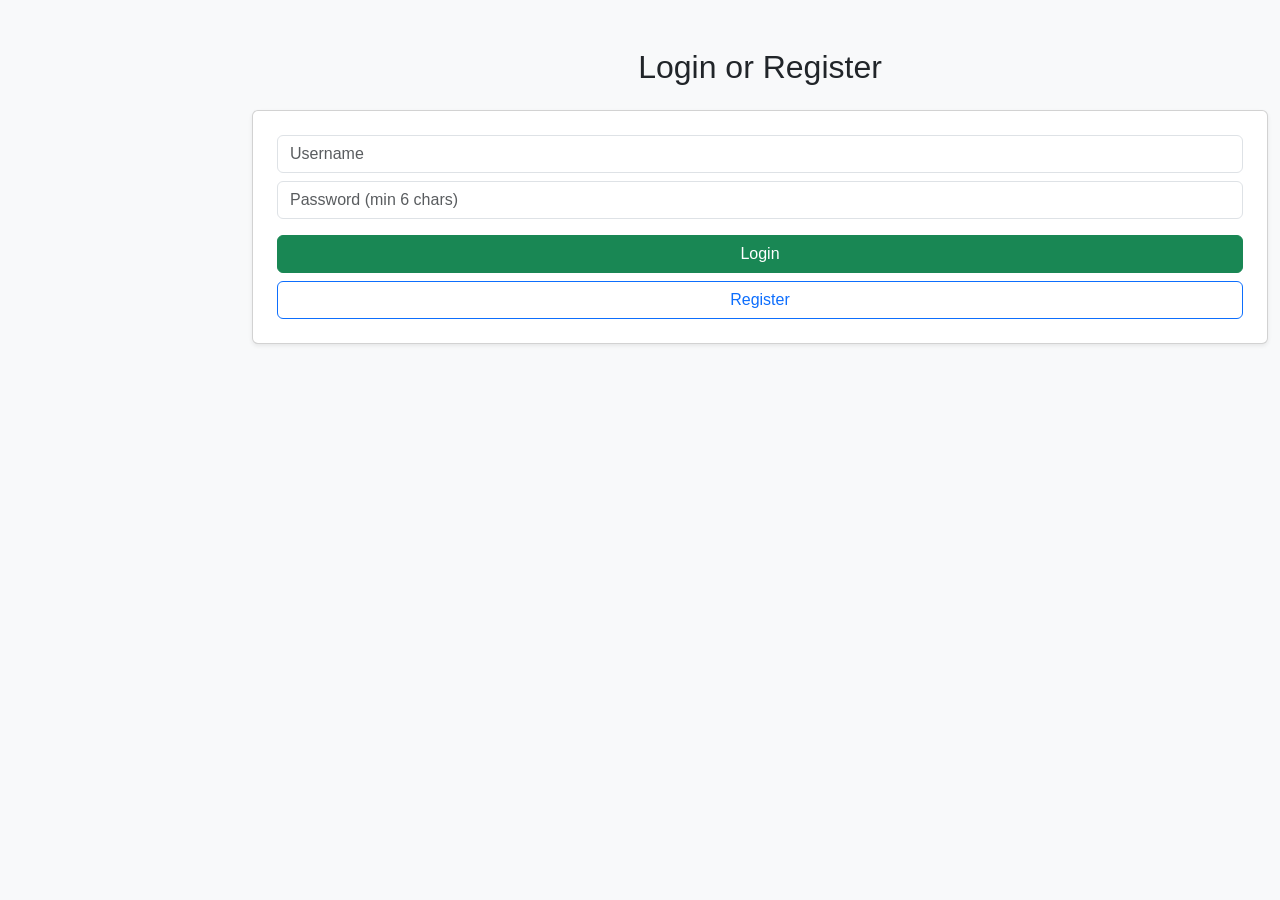
==== commit c635b828: "Updated style for taskpage.html, included calendar" ====
--- a/public/index.html
+++ b/public/index.html
@@ -3,135 +3,107 @@
 <head>
     <meta charset="UTF-8">
     <meta name="viewport" content="width=device-width, initial-scale=1.0">
-    <title>TaskFlow - Login</title>
-    <link href="https://cdn.jsdelivr.net/npm/bootstrap@5.3.3/dist/css/bootstrap.min.css" rel="stylesheet">
-    <link href="https://cdnjs.cloudflare.com/ajax/libs/font-awesome/6.5.0/css/all.min.css" rel="stylesheet">
+    <title>Daily Task Manager</title>
+    <link href="https://cdn.jsdelivr.net/npm/bootstrap@5.3.2/dist/css/bootstrap.min.css" rel="stylesheet">
     <link rel="stylesheet" href="styles/style.css">
+    <link href="https://cdnjs.cloudflare.com/ajax/libs/font-awesome/6.4.0/css/all.min.css" rel="stylesheet">
 </head>
-<body>
+<body class="bg-light">
+    <!-- Sidebar - Hidden until logged in -->
+    <div id="sidebar" class="sidebar" style="display: none;">
+        <a href="index.html"><i class="fas fa-home me-2"></i> <span>Dashboard</span></a>
+        <a href="taskpage.html"><i class="fas fa-plus me-2"></i> <span>Add Task</span></a>
+        <a href="index.html"><i class="fas fa-list me-2"></i> <span>All Tasks</span></a>
+    </div>
 
-    <!-- Toggle Button – Hidden until logged in -->
-    <button id="toggle-btn" class="toggle-btn" style="display:none;">
+    <!-- Toggle Button - Hidden until logged in -->
+    <button id="toggle-btn" class="toggle-btn" style="display: none;">
         <i class="fas fa-bars"></i>
     </button>
 
-    <!-- Sidebar – Hidden until logged in -->
-    <div id="sidebar" class="sidebar" style="display:none;">
-        <a href="index.html" class="active"><i class="fas fa-home me-2"></i><span>Dashboard</span></a>
-        <a href="taskpage.html"><i class="fas fa-list-check me-2"></i><span>My Tasks</span></a>
-        <a href="calendar.html"><i class="fas fa-calendar-alt me-2"></i><span>Calendar</span></a>
-        <a href="settings.html"><i class="fas fa-gear me-2"></i><span>Settings</span></a>
-    </div>
+    <div class="container mt-5">
+        <!-- Login / Register Section -->
+        <div id="auth-section">
+            <h2 class="text-center mb-4">Login or Register</h2>
+            <div class="card p-4 shadow-sm">
+                <input type="text" id="username" class="form-control mb-2" placeholder="Username">
+                <input type="password" id="password" class="form-control mb-3" placeholder="Password (min 6 chars)">
+                <button id="login-btn" class="btn btn-success w-100 mb-2">Login</button>
+                <button id="register-btn" class="btn btn-outline-primary w-100">Register</button>
+            </div>
+            <div id="error-message" class="alert alert-danger mt-3" style="display: none;"></div>
+        </div>
 
-    <!-- Main Content -->
-    <div class="main-content">
-
-        <!-- LOGIN SECTION – "REGISTER HERE" LINK ALWAYS VISIBLE -->
-        <div id="auth-section">
-            <div class="container">
-                <div class="row justify-content-center min-vh-100 align-items-center">
-                    <div class="col-md-6 col-lg-5 col-xl-4">
-                        <div class="card border-0 shadow-lg p-5">
-                            <div class="text-center mb-5">
-                                <h2 class="text-dark fw-bold">Welcome Back</h2>
-                                <p class="text-muted">Log in to continue managing your tasks</p>
-                            </div>
-
-                            <input type="text" id="username" class="form-control form-control-lg mb-3" placeholder="Username" required>
-                            <input type="password" id="password" class="form-control form-control-lg mb-4" placeholder="Password" required>
-
-                            <button id="login-btn" class="btn btn-success btn-lg w-100 mb-4">
-                                <span class="spinner-border spinner-border-sm me-2 d-none"></span>
-                                Login
-                            </button>
-
-                            <div class="text-center">
-                                <p class="text-muted mb-0">
-                                    Don't have an account?
-                                    <a href="register.html" class="text-success fw-bold text-decoration-none">Register here</a>
-                                </p>
+        <!-- Dashboard & Tasks - Hidden until login -->
+        <div id="task-section" style="display: none;">
+            <div class="row mb-4 g-4">
+                <div class="col-md-3">
+                    <div class="card dashboard-card shadow-sm">
+                        <div class="card-body d-flex align-items-center">
+                            <i class="fas fa-tasks fa-2x me-3"></i>
+                            <div>
+                                <h6>Total Tasks</h6>
+                                <p id="total-tasks" class="fs-4 fw-bold">0</p>
                             </div>
                         </div>
                     </div>
                 </div>
-            </div>
-        </div>
-
-        <!-- DASHBOARD SECTION – Shown only after login -->
-        <div id="task-section" style="display:none;" class="container pt-5">
-            <div class="d-flex justify-content-between align-items-center mb-4">
-                <div>
-                    <h2 class="text-dark mb-1">Your Tasks</h2>
-                    <p class="text-muted">Welcome back, <strong id="welcome-user">User</strong>!</p>
-                </div>
-                <div>
-                    <button id="add-task-btn" class="btn add-task-btn me-3">
-                        <i class="fas fa-plus me-2"></i>Add Task
-                    </button>
-                    <button id="logout-btn" class="btn btn-outline-danger">Logout</button>
-                </div>
-            </div>
-
-            <!-- Stats Cards -->
-            <div class="row mb-5 g-4">
-                <div class="col-md-4">
-                    <div class="dashboard-card p-4 text-center">
-                        <i class="fas fa-tasks fa-2x mb-2"></i>
-                        <h6>Total Tasks</h6>
-                        <p id="total-tasks" class="display-5 mb-0">0</p>
+                <div class="col-md-3">
+                    <div class="card dashboard-card shadow-sm">
+                        <div class="card-body d-flex align-items-center">
+                            <i class="fas fa-check-circle fa-2x me-3"></i>
+                            <div>
+                                <h6>Completed</h6>
+                                <p id="completed-tasks" class="fs-4 fw-bold">0</p>
+                            </div>
+                        </div>
                     </div>
                 </div>
-                <div class="col-md-4">
-                    <div class="dashboard-card p-4 text-center">
-                        <i class="fas fa-check-circle fa-2x mb-2"></i>
-                        <h6>Completed</h6>
-                        <p id="completed-tasks" class="display-5 mb-0">0</p>
+                <div class="col-md-3">
+                    <div class="card dashboard-card shadow-sm">
+                        <div class="card-body d-flex align-items-center">
+                            <i class="fas fa-hourglass-half fa-2x me-3"></i>
+                            <div>
+                                <h6>Pending</h6>
+                                <p id="pending-tasks" class="fs-4 fw-bold">0</p>
+                            </div>
+                        </div>
                     </div>
                 </div>
-                <div class="col-md-4">
-                    <div class="dashboard-card p-4 text-center">
-                        <i class="fas fa-exclamation-circle fa-2x mb-2"></i>
-                        <h6>Pending</h6>
-                        <p id="pending-tasks" class="display-5 mb-0">0</p>
+                <div class="col-md-3">
+                    <div class="card upcoming-card shadow-sm">
+                        <div class="card-body">
+                            <h6 class="fw-bold mb-3">Upcoming Deadlines</h6>
+                            <ul id="upcoming-list" class="list-unstyled mb-0">
+                                <li class="text-muted">No upcoming tasks</li>
+                            </ul>
+                        </div>
                     </div>
                 </div>
             </div>
 
-            <div class="row">
-                <div class="col-lg-4 mb-4">
-                    <div class="card upcoming-card p-4 h-100">
-                        <h6 class="mb-3"><i class="fas fa-clock me-2"></i>Upcoming Deadlines</h6>
-                        <ul id="upcoming-list" class="list-unstyled mb-0"></ul>
-                    </div>
+            <div class="card p-4 shadow-sm">
+                <div class="d-flex justify-content-between align-items-center mb-3">
+                    <h4 class="fw-bold">My Tasks</h4>
+                    <a href="taskpage.html" class="btn add-task-btn">
+                        <i class="fas fa-plus me-2"></i>Add Task
+                    </a>
                 </div>
-                <div class="col-lg-8">
-                    <ul id="task-list" class="list-group"></ul>
+                <ul id="task-list" class="list-group"></ul>
+
+                <!-- Calendar under My Tasks -->
+                <div id="calendar-dashboard" class="card p-3 mt-3 shadow-sm">
+                    <!-- calendar.js will render here -->
                 </div>
+
+                <button id="logout-btn" class="btn btn-danger w-100 mt-3">Logout</button>
             </div>
         </div>
     </div>
 
-    <!-- Task Modal -->
-    <div class="modal fade" id="task-modal" tabindex="-1">
-        <div class="modal-dialog">
-            <div class="modal-content">
-                <div class="modal-header">
-                    <h5 class="modal-title" id="modal-title">Add New Task</h5>
-                    <button type="button" class="btn-close" data-bs-dismiss="modal"></button>
-                </div>
-                <div class="modal-body">
-                    <input type="text" id="task-description" class="form-control mb-3" placeholder="Task description" required>
-                    <input type="date" id="task-due-date" class="form-control">
-                </div>
-                <div class="modal-footer">
-                    <button type="button" class="btn btn-secondary" data-bs-dismiss="modal">Cancel</button>
-                    <button type="button" id="save-task-btn" class="btn btn-success">Save Task</button>
-                </div>
-            </div>
-        </div>
-    </div>
-
-    <script src="https://cdn.jsdelivr.net/npm/bootstrap@5.3.3/dist/js/bootstrap.bundle.min.js"></script>
+    <!-- Scripts -->
     <script src="js/app.js"></script>
+    <script src="js/calendar.js"></script>
+    <script src="https://cdn.jsdelivr.net/npm/bootstrap@5.3.2/dist/js/bootstrap.bundle.min.js"></script>
 </body>
 </html>
--- a/public/styles/style.css
+++ b/public/styles/style.css
@@ -1,245 +1,32 @@
-/* ====================== GLOBAL & BODY ====================== */
 body {
     font-family: 'Segoe UI', Tahoma, Geneva, Verdana, sans-serif;
-    background-color: #f8f9fa;
-    color: #333;
-    transition: background-color 0.3s ease, color 0.3s ease;
-    margin: 0;
-    padding: 0;
-    min-height: 100vh;
-}
-
-    /* Dark Mode - PERFECTED */
-    body.dark-mode {
-        background-color: #121212;
-        color: #e0e0e0;
-    }
-
-        body.dark-mode .text-dark {
-            color: #e0e0e0 !important;
-        }
-
-        body.dark-mode .text-muted {
-            color: #bbbbbb !important;
-        }
-
-        body.dark-mode .bg-light {
-            background-color: #1e1e1e !important;
-        }
-
-        /* Cards & Containers */
-        body.dark-mode .card,
-        body.dark-mode .list-group-item,
-        body.dark-mode .card-body,
-        body.dark-mode .modal-content {
-            background-color: #1e1e1e !important;
-            border-color: #333 !important;
-            color: #e0e0e0 !important;
-        }
-
-        /* Dashboard Cards - Dark Mode */
-        body.dark-mode .dashboard-card {
-            background: linear-gradient(135deg, #1a3d2e, #2d5a3d) !important;
-            box-shadow: 0 8px 25px rgba(0,0,0,0.4) !important;
-        }
-
-            body.dark-mode .dashboard-card h6,
-            body.dark-mode .dashboard-card p,
-            body.dark-mode .dashboard-card i {
-                color: #c8e6c9 !important;
-            }
-
-        /* Upcoming Card */
-        body.dark-mode .upcoming-card {
-            background-color: #1a2a1e !important;
-            border: 1px solid #333 !important;
-        }
-
-            body.dark-mode .upcoming-card h6 {
-                color: #81c784 !important;
-            }
-
-        body.dark-mode #upcoming-list li {
-            color: #a5d6a7 !important;
-        }
-
-            body.dark-mode #upcoming-list li:hover {
-                background-color: rgba(129, 199, 132, 0.15) !important;
-            }
-
-        /* Task List Items */
-        body.dark-mode #task-list .list-group-item {
-            background-color: #1e1e1e !important;
-            border-color: #333 !important;
-            box-shadow: 0 4px 12px rgba(0,0,0,0.3) !important;
-        }
-
-        body.dark-mode .completed {
-            color: #777 !important;
-        }
-
-        /* Buttons - Dark Mode */
-        body.dark-mode .add-task-btn {
-            background-color: #3c6e47 !important;
-        }
-
-            body.dark-mode .add-task-btn:hover {
-                background-color: #4c8e57 !important;
-            }
-
-        body.dark-mode .btn-outline-success {
-            color: #81c784;
-            border-color: #81c784;
-        }
-
-            body.dark-mode .btn-outline-success:hover {
-                background-color: #81c784;
-                color: #121212;
-            }
-
-        body.dark-mode .btn-outline-danger:hover {
-            background-color: #ef5350;
-            color: white;
-        }
-
-        /* Form Inputs - Dark Mode */
-        body.dark-mode input.form-control,
-        body.dark-mode select.form-control {
-            background-color: #2d2d2d !important;
-            color: #e0e0e0 !important;
-            border-color: #444 !important;
-        }
-
-            body.dark-mode input.form-control:focus,
-            body.dark-mode select.form-control:focus {
-                border-color: #81c784 !important;
-                box-shadow: 0 0 10px rgba(129, 199, 132, 0.4) !important;
-                background-color: #333 !important;
-            }
-
-        /* Alerts & Errors */
-        body.dark-mode .alert-danger {
-            background-color: #442222 !important;
-            color: #ff9999 !important;
-            border-color: #773333 !important;
-        }
-
-/* ====================== LAYOUT & SIDEBAR ====================== */
-.main-content {
-    margin-left: 240px;
-    transition: margin-left 0.3s ease;
-    min-height: 100vh;
-    padding: 20px 15px;
-}
-
-body.sidebar-collapsed .main-content {
-    margin-left: 70px;
-}
-
-#sidebar {
-    position: fixed;
-    top: 0;
-    left: 0;
-    height: 100vh;
-    width: 240px;
-    background: #2e5335;
-    padding-top: 80px;
-    z-index: 1000;
-    transition: width 0.3s ease;
-    box-shadow: 4px 0 15px rgba(0,0,0,0.12);
-    overflow-y: auto;
-    overflow-x: hidden;
-}
-
-    #sidebar.collapsed {
-        width: 70px;
-    }
-
-    #sidebar a {
-        display: flex;
-        align-items: center;
-        padding: 16px 20px;
-        color: #f1f1f1;
-        text-decoration: none;
-        font-size: 17px;
-        font-weight: 500;
-        transition: background 0.2s;
-        white-space: nowrap;
-    }
-
-        #sidebar a i {
-            width: 30px;
-            text-align: center;
-            font-size: 1.3rem;
-        }
-
-        #sidebar a span {
-            margin-left: 16px;
-            opacity: 1;
-            transition: opacity 0.2s ease;
-        }
-
-    #sidebar.collapsed a span {
-        opacity: 0;
-        pointer-events: none;
-    }
-
-    #sidebar a:hover,
-    #sidebar a.active {
-        background: #3c6e47;
-    }
-
-#toggle-btn {
-    position: fixed;
-    top: 18px;
-    left: 18px;
-    z-index: 1100;
-    background: #3c6e47;
-    border: none;
-    color: white;
-    width: 48px;
+    background-color: #f8f9f9;
+}
+
+/* Calendar styles */
+.calendar-header button {
+    min-width: 36px;
+}
+
+.calendar-table {
+    table-layout: fixed;
+}
+
+.calendar-table th, .calendar-table td {
+    vertical-align: middle;
     height: 48px;
-    border-radius: 50%;
-    font-size: 1.4rem;
-    cursor: pointer;
-    box-shadow: 0 4px 15px rgba(0,0,0,0.2);
-    transition: all 0.3s ease;
-}
-
-    #toggle-btn:hover {
-        background: #4c8e57;
-        transform: scale(1.05);
-    }
-
-body.sidebar-collapsed #toggle-btn {
-    left: 11px;
-}
-
-@media (max-width: 992px) {
-    #sidebar {
-        transform: translateX(-100%);
-        width: 240px !important;
-    }
-
-        #sidebar.show {
-            transform: translateX(0);
-        }
-
-    .main-content {
-        margin-left: 0 !important;
-    }
-
-    #toggle-btn {
-        left: 15px;
-    }
-}
-
-/* ====================== DASHBOARD CARDS ====================== */
+}
+
+.calendar-today {
+    box-shadow: 0 2px 6px rgba(0,0,0,0.12);
+}
+
+/* Dashboard Cards */
 .dashboard-card {
     background: linear-gradient(135deg, #3c6e47, #7da57d);
     color: #fff;
     border-radius: 12px;
-    transition: all 0.2s ease;
+    transition: transform 0.2s, box-shadow 0.2s;
 }
 
     .dashboard-card:hover {
@@ -248,7 +35,7 @@
     }
 
     .dashboard-card i {
-        opacity: 0.9;
+        opacity: 0.8;
     }
 
     .dashboard-card h6 {
@@ -257,14 +44,15 @@
     }
 
     .dashboard-card p {
-        color: #ffffff;
+        color: #f2f2f2;
         font-weight: bold;
     }
 
+/* Upcoming Deadlines Card */
 .upcoming-card {
     background-color: #e9f1ea;
     border-radius: 12px;
-    transition: all 0.2s;
+    transition: transform 0.2s, box-shadow 0.2s;
 }
 
     .upcoming-card:hover {
@@ -279,124 +67,201 @@
 
 #upcoming-list li {
     color: #3a5a3a;
-    padding: 6px 0;
-    transition: background 0.2s;
+    font-weight: 500;
+    padding: 5px 0;
+    transition: background-color 0.2s;
 }
 
     #upcoming-list li:hover {
         background-color: rgba(124, 165, 125, 0.15);
         border-radius: 8px;
-        padding-left: 8px;
     }
 
 /* Task List */
-#task-list .list-group-item {
-    border-radius: 12px !important;
-    margin-bottom: 12px !important;
-    padding: 16px !important;
-    background-color: #fff !important;
-    box-shadow: 0 4px 12px rgba(0,0,0,0.06) !important;
-    transition: all 0.2s ease !important;
-    border: none;
-}
-
-    #task-list .list-group-item:hover {
-        transform: translateY(-3px);
-        box-shadow: 0 8px 20px rgba(0,0,0,0.15) !important;
-    }
+/* Task List - also apply to list-group items so taskpage matches dashboard */
+.list-group-item {
+    border-radius: 12px;
+    margin-bottom: 10px;
+    padding: 12px;
+    background-color: #fff;
+    box-shadow: 0 4px 10px rgba(0,0,0,0.05);
+    display: flex;
+    justify-content: space-between;
+    align-items: center;
+    transition: transform 0.2s, box-shadow 0.2s, border 0.2s;
+    border: 2px solid transparent;
+}
+
+.list-group-item:hover {
+    transform: translateY(-2px);
+    box-shadow: 0 6px 15px rgba(0,0,0,0.1);
+    border-color: #3c6e47;
+}
+
+.list-group-item span {
+    color: #333;
+}
+
+
+/* Keep #task-list specificity working too */
+#task-list li {
+    border-radius: 12px;
+    margin-bottom: 10px;
+    padding: 12px;
+    background-color: #fff;
+    box-shadow: 0 4px 10px rgba(0,0,0,0.05);
+    display: flex;
+    justify-content: space-between;
+    align-items: center;
+    transition: transform 0.2s, box-shadow 0.2s;
+}
 
 .completed {
     text-decoration: line-through;
-    color: #9da79d !important;
-    opacity: 0.8;
-}
-
-/* Buttons & Forms */
+    color: #9da79d;
+}
+
+/* Buttons */
 .add-task-btn {
     background-color: #3c6e47;
     color: #fff;
     font-weight: 600;
-    border-radius: 10px;
-    padding: 10px 20px;
-    border: none;
+    border-radius: 8px;
+    padding: 8px 16px;
     transition: all 0.2s;
 }
 
     .add-task-btn:hover {
         background-color: #2e5335;
         transform: translateY(-2px);
-        box-shadow: 0 6px 16px rgba(0,0,0,0.2);
-    }
-
-input.form-control, select.form-control {
+        box-shadow: 0 4px 12px rgba(0,0,0,0.15);
+    }
+
+.btn-outline-success {
+    color: #3c6e47;
+    border-color: #3c6e47;
+    transition: all 0.2s;
+}
+
+    .btn-outline-success:hover {
+        background-color: #3c6e47;
+        color: #fff;
+    }
+
+.btn-outline-danger {
+    color: #a94442;
+    border-color: #a94442;
+    transition: all 0.2s;
+}
+
+    .btn-outline-danger:hover {
+        background-color: #a94442;
+        color: #fff;
+    }
+
+    /* Make active tabs match theme */
+    .nav-tabs .nav-link.active {
+        color: #2e5335;
+        border-color: transparent;
+        font-weight: 600;
+    }
+
+/* Form Inputs */
+form input, form select {
     border-radius: 10px;
-    border: 1.5px solid #c9c9c9;
-    padding: 10px 12px;
-    transition: all 0.2s;
-}
-
-    input.form-control:focus, select.form-control:focus {
+    border: 1px solid #c1c1c1;
+    padding: 8px;
+}
+
+    form input:focus, form select:focus {
         border-color: #3c6e47;
-        box-shadow: 0 0 olecules 8px rgba(60, 110, 71, 0.25);
+        box-shadow: 0 0 6px rgba(60, 110, 71, 0.3);
         outline: none;
     }
 
-/* ====================== TASKPAGE SPECIFIC � FINAL TOUCHES ====================== */
-.main-content h2 {
-    color: #2e5335;
-    font-weight: 700;
-}
-
-body.dark-mode .main-content h2 {
-    color: #81c784 !important;
-}
-
-/* Nav Tabs */
-.nav-tabs .nav-link {
-    color: #555;
-    font-weight: 500;
-    border-radius: 10px 10px 0 0;
-}
-
-    .nav-tabs .nav-link.active {
-        background-color: #3c6e47;
-        color: white !important;
-        border-color: #3c6e47;
-    }
-
-body.dark-mode .nav-tabs .nav-link {
-    color: #ccc;
-}
-
-    body.dark-mode .nav-tabs .nav-link.active {
-        background-color: #4c8e57 !important;
-        color: #121212 !important;
-    }
-
-/* Filter Card */
-.main-content .card-body {
-    background-color: #f8f9fa !important;
-    border-radius: 12px;
-}
-
-body.dark-mode .main-content .card-body {
-    background-color: #1e1e1e !important;
-}
-
-/* Empty State */
-#empty-state i {
-    opacity: 0.5;
-}
-
-#empty-state h5 {
-    font-weight: 600;
-}
-
-body.dark-mode #empty-state {
-    color: #999 !important;
-}
-
+/* Error message */
 #error-message {
     font-weight: 500;
-    border-radius: 10px;
-}
+}
+
+/* Sidebar */
+.sidebar {
+    height: 100vh;
+    width: 240px;
+    position: fixed;
+    top: 0;
+    left: 0;
+    background: #2e5335;
+    padding-top: 70px;
+    transition: width 0.3s ease;
+    overflow: hidden;
+    z-index: 1000;
+    box-shadow: 4px 0 12px rgba(0,0,0,0.15);
+}
+
+    .sidebar a {
+        display: block;
+        padding: 14px 22px;
+        font-size: 17px;
+        text-decoration: none;
+        color: #f1f1f1;
+        transition: 0.2s;
+        font-weight: 500;
+    }
+
+        .sidebar a:hover {
+            background: #3c6e47;
+            color: #fff;
+        }
+
+    .sidebar.collapsed {
+        width: 70px;
+    }
+
+        .sidebar.collapsed a span {
+            display: none;
+        }
+
+        .sidebar.collapsed a i {
+            margin-right: 0;
+        }
+
+/* Toggle Button */
+.toggle-btn {
+    position: fixed;
+    top: 15px;
+    left: 15px;
+    background: #3c6e47;
+    border: none;
+    color: white;
+    padding: 10px 12px;
+    border-radius: 6px;
+    cursor: pointer;
+    z-index: 1200;
+    transition: background 0.2s;
+}
+
+    .toggle-btn:hover {
+        background: #2e5335;
+    }
+
+/* Body shift for sidebar */
+body {
+    margin-left: 240px;
+    transition: margin-left 0.3s ease;
+}
+
+body.sidebar-collapsed {
+    margin-left: 70px;
+}
+
+/* Checkbox color - use dashboard green */
+.form-check-input:checked {
+    background-color: #3c6e47;
+    border-color: #3c6e47;
+}
+
+.form-check-input:focus {
+    border-color: #3c6e47;
+    box-shadow: 0 0 0 0.25rem rgba(60, 110, 71, 0.25);
+}
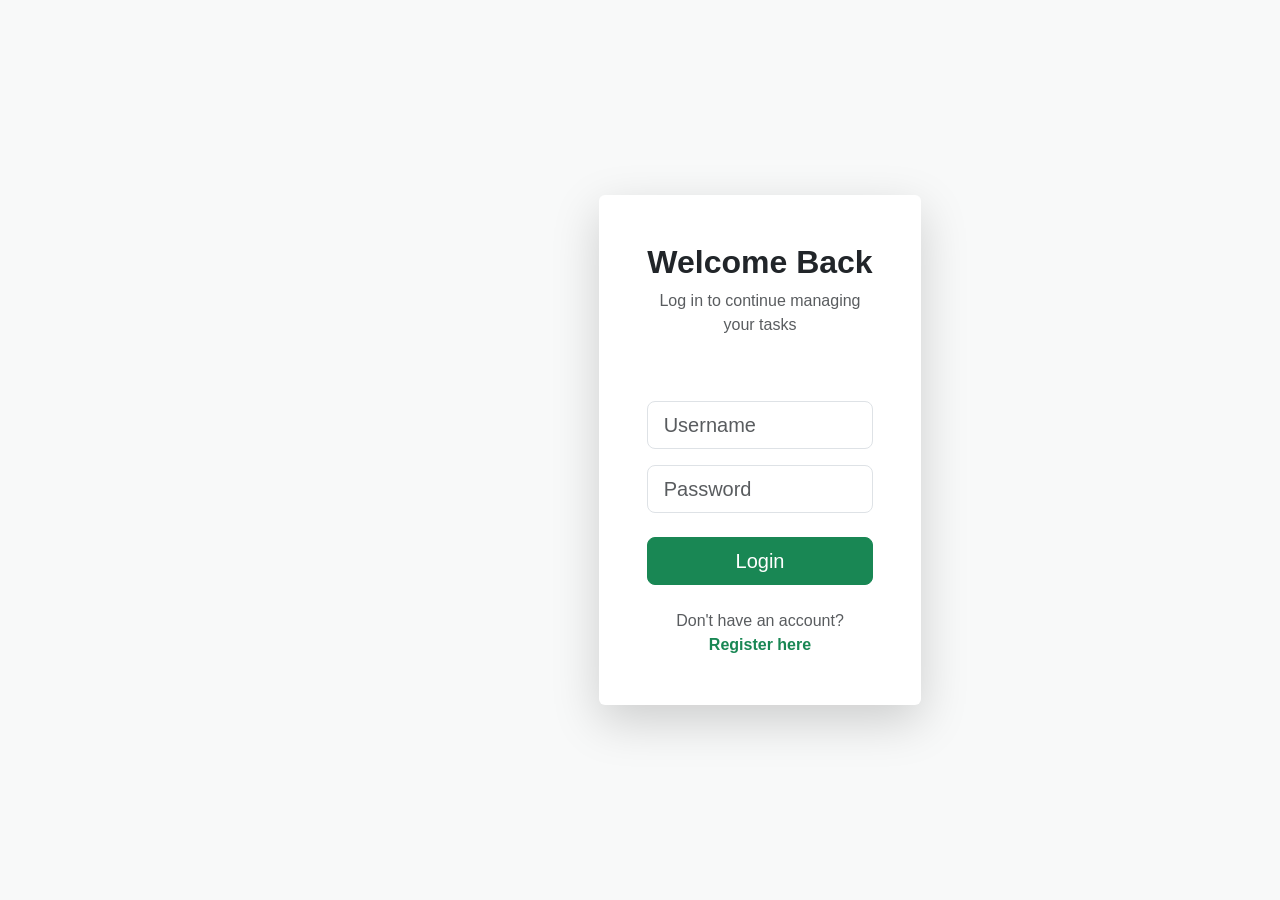
==== commit aba4f892: "Merge 3 branches" ====
--- a/public/index.html
+++ b/public/index.html
@@ -3,91 +3,129 @@
 <head>
     <meta charset="UTF-8">
     <meta name="viewport" content="width=device-width, initial-scale=1.0">
-    <title>Daily Task Manager</title>
-    <link href="https://cdn.jsdelivr.net/npm/bootstrap@5.3.2/dist/css/bootstrap.min.css" rel="stylesheet">
+    <title>TaskFlow - Login</title>
+    <link href="https://cdn.jsdelivr.net/npm/bootstrap@5.3.3/dist/css/bootstrap.min.css" rel="stylesheet">
+    <link href="https://cdnjs.cloudflare.com/ajax/libs/font-awesome/6.5.0/css/all.min.css" rel="stylesheet">
     <link rel="stylesheet" href="styles/style.css">
-    <link href="https://cdnjs.cloudflare.com/ajax/libs/font-awesome/6.4.0/css/all.min.css" rel="stylesheet">
 </head>
-<body class="bg-light">
-    <!-- Sidebar - Hidden until logged in -->
-    <div id="sidebar" class="sidebar" style="display: none;">
-        <a href="index.html"><i class="fas fa-home me-2"></i> <span>Dashboard</span></a>
-        <a href="taskpage.html"><i class="fas fa-plus me-2"></i> <span>Add Task</span></a>
-        <a href="index.html"><i class="fas fa-list me-2"></i> <span>All Tasks</span></a>
-    </div>
+<body>
 
-    <!-- Toggle Button - Hidden until logged in -->
-    <button id="toggle-btn" class="toggle-btn" style="display: none;">
+    <!-- Toggle Button – Hidden until logged in -->
+    <button id="toggle-btn" class="toggle-btn" style="display:none;">
         <i class="fas fa-bars"></i>
     </button>
 
-    <div class="container mt-5">
-        <!-- Login / Register Section -->
+    <!-- Sidebar – Hidden until logged in -->
+    <div id="sidebar" class="sidebar" style="display:none;">
+        <a href="index.html" class="active"><i class="fas fa-home me-2"></i><span>Dashboard</span></a>
+        <a href="taskpage.html"><i class="fas fa-list-check me-2"></i><span>My Tasks</span></a>
+        <a href="calendar.html"><i class="fas fa-calendar-alt me-2"></i><span>Calendar</span></a>
+        <a href="settings.html"><i class="fas fa-gear me-2"></i><span>Settings</span></a>
+    </div>
+
+    <!-- Main Content -->
+    <div class="main-content">
+
+        <!-- LOGIN SECTION – "REGISTER HERE" LINK ALWAYS VISIBLE -->
         <div id="auth-section">
-            <h2 class="text-center mb-4">Login or Register</h2>
-            <div class="card p-4 shadow-sm">
-                <input type="text" id="username" class="form-control mb-2" placeholder="Username">
-                <input type="password" id="password" class="form-control mb-3" placeholder="Password (min 6 chars)">
-                <button id="login-btn" class="btn btn-success w-100 mb-2">Login</button>
-                <button id="register-btn" class="btn btn-outline-primary w-100">Register</button>
-            </div>
-            <div id="error-message" class="alert alert-danger mt-3" style="display: none;"></div>
-        </div>
+            <div class="container">
+                <div class="row justify-content-center min-vh-100 align-items-center">
+                    <div class="col-md-6 col-lg-5 col-xl-4">
+                        <div class="card border-0 shadow-lg p-5">
+                            <div class="text-center mb-5">
+                                <h2 class="text-dark fw-bold">Welcome Back</h2>
+                                <p class="text-muted">Log in to continue managing your tasks</p>
+                            </div>
 
-        <!-- Dashboard & Tasks - Hidden until login -->
-        <div id="task-section" style="display: none;">
-            <div class="row mb-4 g-4">
-                <div class="col-md-3">
-                    <div class="card dashboard-card shadow-sm">
-                        <div class="card-body d-flex align-items-center">
-                            <i class="fas fa-tasks fa-2x me-3"></i>
-                            <div>
-                                <h6>Total Tasks</h6>
-                                <p id="total-tasks" class="fs-4 fw-bold">0</p>
+                            <input type="text" id="username" class="form-control form-control-lg mb-3" placeholder="Username" required>
+                            <input type="password" id="password" class="form-control form-control-lg mb-4" placeholder="Password" required>
+
+                            <button id="login-btn" class="btn btn-success btn-lg w-100 mb-4">
+                                <span class="spinner-border spinner-border-sm me-2 d-none"></span>
+                                Login
+                            </button>
+
+                            <div class="text-center">
+                                <p class="text-muted mb-0">
+                                    Don't have an account?
+                                    <a href="register.html" class="text-success fw-bold text-decoration-none">Register here</a>
+                                </p>
                             </div>
                         </div>
                     </div>
                 </div>
-                <div class="col-md-3">
-                    <div class="card dashboard-card shadow-sm">
-                        <div class="card-body d-flex align-items-center">
-                            <i class="fas fa-check-circle fa-2x me-3"></i>
-                            <div>
-                                <h6>Completed</h6>
-                                <p id="completed-tasks" class="fs-4 fw-bold">0</p>
-                            </div>
-                        </div>
+            </div>
+        </div>
+
+        <!-- DASHBOARD SECTION – Shown only after login -->
+        <div id="task-section" style="display:none;" class="container pt-5">
+            <div class="d-flex justify-content-between align-items-center mb-4">
+                <div>
+                    <h2 class="text-dark mb-1">Your Tasks</h2>
+                    <p class="text-muted">Welcome back, <strong id="welcome-user">User</strong>!</p>
+                </div>
+                <div>
+                    <button id="add-task-btn" class="btn add-task-btn me-3">
+                        <i class="fas fa-plus me-2"></i>Add Task
+                    </button>
+                    <button id="logout-btn" class="btn btn-outline-danger">Logout</button>
+                </div>
+            </div>
+
+            <!-- Stats Cards -->
+            <div class="row mb-5 g-4">
+                <div class="col-md-4">
+                    <div class="dashboard-card p-4 text-center">
+                        <i class="fas fa-tasks fa-2x mb-2"></i>
+                        <h6>Total Tasks</h6>
+                        <p id="total-tasks" class="display-5 mb-0">0</p>
                     </div>
                 </div>
-                <div class="col-md-3">
-                    <div class="card dashboard-card shadow-sm">
-                        <div class="card-body d-flex align-items-center">
-                            <i class="fas fa-hourglass-half fa-2x me-3"></i>
-                            <div>
-                                <h6>Pending</h6>
-                                <p id="pending-tasks" class="fs-4 fw-bold">0</p>
-                            </div>
-                        </div>
+                <div class="col-md-4">
+                    <div class="dashboard-card p-4 text-center">
+                        <i class="fas fa-check-circle fa-2x mb-2"></i>
+                        <h6>Completed</h6>
+                        <p id="completed-tasks" class="display-5 mb-0">0</p>
                     </div>
                 </div>
-                <div class="col-md-3">
-                    <div class="card upcoming-card shadow-sm">
-                        <div class="card-body">
-                            <h6 class="fw-bold mb-3">Upcoming Deadlines</h6>
-                            <ul id="upcoming-list" class="list-unstyled mb-0">
-                                <li class="text-muted">No upcoming tasks</li>
-                            </ul>
-                        </div>
+                <div class="col-md-4">
+                    <div class="dashboard-card p-4 text-center">
+                        <i class="fas fa-exclamation-circle fa-2x mb-2"></i>
+                        <h6>Pending</h6>
+                        <p id="pending-tasks" class="display-5 mb-0">0</p>
                     </div>
                 </div>
             </div>
 
-            <div class="card p-4 shadow-sm">
-                <div class="d-flex justify-content-between align-items-center mb-3">
-                    <h4 class="fw-bold">My Tasks</h4>
-                    <a href="taskpage.html" class="btn add-task-btn">
-                        <i class="fas fa-plus me-2"></i>Add Task
-                    </a>
+            <div class="row">
+                <div class="col-lg-4 mb-4">
+                    <div class="card upcoming-card p-4 h-100">
+                        <h6 class="mb-3"><i class="fas fa-clock me-2"></i>Upcoming Deadlines</h6>
+                        <ul id="upcoming-list" class="list-unstyled mb-0"></ul>
+                    </div>
+                </div>
+                <div class="col-lg-8">
+                    <ul id="task-list" class="list-group"></ul>
+                </div>
+            </div>
+        </div>
+    </div>
+
+    <!-- Task Modal -->
+    <div class="modal fade" id="task-modal" tabindex="-1">
+        <div class="modal-dialog">
+            <div class="modal-content">
+                <div class="modal-header">
+                    <h5 class="modal-title" id="modal-title">Add New Task</h5>
+                    <button type="button" class="btn-close" data-bs-dismiss="modal"></button>
+                </div>
+                <div class="modal-body">
+                    <input type="text" id="task-description" class="form-control mb-3" placeholder="Task description" required>
+                    <input type="date" id="task-due-date" class="form-control">
+                </div>
+                <div class="modal-footer">
+                    <button type="button" class="btn btn-secondary" data-bs-dismiss="modal">Cancel</button>
+                    <button type="button" id="save-task-btn" class="btn btn-success">Save Task</button>
                 </div>
                 <ul id="task-list" class="list-group"></ul>
 
@@ -101,7 +139,7 @@
         </div>
     </div>
 
-    <!-- Scripts -->
+    <script src="https://cdn.jsdelivr.net/npm/bootstrap@5.3.3/dist/js/bootstrap.bundle.min.js"></script>
     <script src="js/app.js"></script>
     <script src="js/calendar.js"></script>
     <script src="https://cdn.jsdelivr.net/npm/bootstrap@5.3.2/dist/js/bootstrap.bundle.min.js"></script>
--- a/public/styles/style.css
+++ b/public/styles/style.css
@@ -1,190 +1,13 @@
+/* ====================== GLOBAL & BODY ====================== */
 body {
     font-family: 'Segoe UI', Tahoma, Geneva, Verdana, sans-serif;
     background-color: #f8f9f9;
-}
-
-/* Calendar styles */
-.calendar-header button {
-    min-width: 36px;
-}
-
-.calendar-table {
-    table-layout: fixed;
-}
-
-.calendar-table th, .calendar-table td {
-    vertical-align: middle;
-    height: 48px;
-}
-
-.calendar-today {
-    box-shadow: 0 2px 6px rgba(0,0,0,0.12);
-}
-
-/* Dashboard Cards */
-.dashboard-card {
-    background: linear-gradient(135deg, #3c6e47, #7da57d);
-    color: #fff;
-    border-radius: 12px;
-    transition: transform 0.2s, box-shadow 0.2s;
-}
-
-    .dashboard-card:hover {
-        transform: translateY(-5px);
-        box-shadow: 0 10px 20px rgba(0,0,0,0.15);
-    }
-
-    .dashboard-card i {
-        opacity: 0.8;
-    }
-
-    .dashboard-card h6 {
-        color: #f9f9f9;
-        font-weight: 600;
-    }
-
-    .dashboard-card p {
-        color: #f2f2f2;
-        font-weight: bold;
-    }
-
-/* Upcoming Deadlines Card */
-.upcoming-card {
-    background-color: #e9f1ea;
-    border-radius: 12px;
-    transition: transform 0.2s, box-shadow 0.2s;
-}
-
-    .upcoming-card:hover {
-        transform: translateY(-3px);
-        box-shadow: 0 6px 15px rgba(0,0,0,0.1);
-    }
-
-    .upcoming-card h6 {
-        color: #2e5335;
-        font-weight: 600;
-    }
-
-#upcoming-list li {
-    color: #3a5a3a;
-    font-weight: 500;
-    padding: 5px 0;
-    transition: background-color 0.2s;
-}
-
-    #upcoming-list li:hover {
-        background-color: rgba(124, 165, 125, 0.15);
-        border-radius: 8px;
-    }
-
-/* Task List */
-/* Task List - also apply to list-group items so taskpage matches dashboard */
-.list-group-item {
-    border-radius: 12px;
-    margin-bottom: 10px;
-    padding: 12px;
-    background-color: #fff;
-    box-shadow: 0 4px 10px rgba(0,0,0,0.05);
-    display: flex;
-    justify-content: space-between;
-    align-items: center;
-    transition: transform 0.2s, box-shadow 0.2s, border 0.2s;
-    border: 2px solid transparent;
-}
-
-.list-group-item:hover {
-    transform: translateY(-2px);
-    box-shadow: 0 6px 15px rgba(0,0,0,0.1);
-    border-color: #3c6e47;
-}
-
-.list-group-item span {
     color: #333;
-}
-
-
-/* Keep #task-list specificity working too */
-#task-list li {
-    border-radius: 12px;
-    margin-bottom: 10px;
-    padding: 12px;
-    background-color: #fff;
-    box-shadow: 0 4px 10px rgba(0,0,0,0.05);
-    display: flex;
-    justify-content: space-between;
-    align-items: center;
-    transition: transform 0.2s, box-shadow 0.2s;
-}
-
-.completed {
-    text-decoration: line-through;
-    color: #9da79d;
-}
-
-/* Buttons */
-.add-task-btn {
-    background-color: #3c6e47;
-    color: #fff;
-    font-weight: 600;
-    border-radius: 8px;
-    padding: 8px 16px;
-    transition: all 0.2s;
-}
-
-    .add-task-btn:hover {
-        background-color: #2e5335;
-        transform: translateY(-2px);
-        box-shadow: 0 4px 12px rgba(0,0,0,0.15);
-    }
-
-.btn-outline-success {
-    color: #3c6e47;
-    border-color: #3c6e47;
-    transition: all 0.2s;
-}
-
-    .btn-outline-success:hover {
-        background-color: #3c6e47;
-        color: #fff;
-    }
-
-.btn-outline-danger {
-    color: #a94442;
-    border-color: #a94442;
-    transition: all 0.2s;
-}
-
-    .btn-outline-danger:hover {
-        background-color: #a94442;
-        color: #fff;
-    }
-
-    /* Make active tabs match theme */
-    .nav-tabs .nav-link.active {
-        color: #2e5335;
-        border-color: transparent;
-        font-weight: 600;
-    }
-
-/* Form Inputs */
-form input, form select {
-    border-radius: 10px;
-    border: 1px solid #c1c1c1;
-    padding: 8px;
-}
-
-    form input:focus, form select:focus {
-        border-color: #3c6e47;
-        box-shadow: 0 0 6px rgba(60, 110, 71, 0.3);
-        outline: none;
-    }
-
-/* Error message */
-#error-message {
-    font-weight: 500;
-}
-
-/* Sidebar */
+    margin-left: 240px;
+    transition: background-color 0.3s, color 0.3s, margin-left 0.3s;
+}
+
+/* ====================== SIDEBAR ====================== */
 .sidebar {
     height: 100vh;
     width: 240px;
@@ -193,7 +16,7 @@
     left: 0;
     background: #2e5335;
     padding-top: 70px;
-    transition: width 0.3s ease;
+    transition: width 0.3s ease, background 0.3s;
     overflow: hidden;
     z-index: 1000;
     box-shadow: 4px 0 12px rgba(0,0,0,0.15);
@@ -225,6 +48,15 @@
         .sidebar.collapsed a i {
             margin-right: 0;
         }
+
+/* Layout shift for sidebar */
+body.has-sidebar {
+    margin-left: 240px !important;
+}
+
+body.sidebar-collapsed {
+    margin-left: 70px !important;
+}
 
 /* Toggle Button */
 .toggle-btn {
@@ -245,17 +77,165 @@
         background: #2e5335;
     }
 
-/* Body shift for sidebar */
-body {
-    margin-left: 240px;
-    transition: margin-left 0.3s ease;
-}
-
-body.sidebar-collapsed {
-    margin-left: 70px;
-}
-
-/* Checkbox color - use dashboard green */
+/* ====================== DASHBOARD CARDS ====================== */
+.dashboard-card {
+    background: linear-gradient(135deg, #3c6e47, #7da57d);
+    color: #fff;
+    border-radius: 12px;
+    transition: transform 0.2s, box-shadow 0.2s;
+}
+
+    .dashboard-card:hover {
+        transform: translateY(-5px);
+        box-shadow: 0 10px 20px rgba(0,0,0,0.15);
+    }
+
+    .dashboard-card i {
+        opacity: 0.8;
+    }
+
+    .dashboard-card h6 {
+        color: #f9f9f9;
+        font-weight: 600;
+    }
+
+    .dashboard-card p {
+        color: #f2f2f2;
+        font-weight: bold;
+    }
+
+/* Upcoming Deadlines Card */
+.upcoming-card {
+    background-color: #e9f1ea;
+    border-radius: 12px;
+    transition: transform 0.2s, box-shadow 0.2s;
+}
+
+    .upcoming-card:hover {
+        transform: translateY(-3px);
+        box-shadow: 0 6px 15px rgba(0,0,0,0.1);
+    }
+
+    .upcoming-card h6 {
+        color: #2e5335;
+        font-weight: 600;
+    }
+
+#upcoming-list li {
+    color: #3a5a3a;
+    font-weight: 500;
+    padding: 5px 0;
+    transition: background-color 0.2s;
+}
+
+    #upcoming-list li:hover {
+        background-color: rgba(124, 165, 125, 0.15);
+        border-radius: 8px;
+    }
+
+/* ====================== TASK LIST ====================== */
+#task-list li, .list-group-item {
+    border-radius: 12px;
+    margin-bottom: 10px;
+    padding: 12px;
+    background-color: #fff;
+    box-shadow: 0 4px 10px rgba(0,0,0,0.05);
+    border: 1px solid rgba(0,0,0,0.05);
+    display: flex;
+    justify-content: space-between;
+    align-items: center;
+    transition: transform 0.2s, box-shadow 0.2s, border 0.2s;
+}
+
+    #task-list li:hover, .list-group-item:hover {
+        transform: translateY(-2px);
+        box-shadow: 0 6px 15px rgba(0,0,0,0.1);
+        border-color: #3c6e47;
+    }
+
+    .list-group-item span {
+        color: #333;
+    }
+
+.completed {
+    text-decoration: line-through;
+    color: #9da79d;
+}
+
+/* ====================== BUTTONS & FORMS ====================== */
+.btn-primary, .add-task-btn {
+    background-color: #3c6e47;
+    border-color: #3c6e47;
+    color: #fff;
+    font-weight: 600;
+}
+
+    .btn-primary:hover, .add-task-btn:hover {
+        background-color: #2e5335 !important;
+        border-color: #2e5335 !important;
+        box-shadow: 0 4px 12px rgba(0,0,0,0.15);
+    }
+
+.btn-outline-success {
+    color: #3c6e47;
+    border-color: #3c6e47;
+}
+
+    .btn-outline-success:hover {
+        background-color: #3c6e47;
+        color: #fff;
+    }
+
+.btn-outline-danger {
+    color: #a94442;
+    border-color: #a94442;
+}
+
+    .btn-outline-danger:hover {
+        background-color: #a94442;
+        color: #fff;
+    }
+
+/* Forms */
+form input, form select {
+    border-radius: 10px;
+    border: 1px solid #c1c1c1;
+    padding: 8px;
+}
+
+    form input:focus, form select:focus {
+        border-color: #3c6e47;
+        box-shadow: 0 0 6px rgba(60, 110, 71, 0.3);
+        outline: none;
+    }
+
+/* ====================== MODALS & TABS ====================== */
+.modal-header {
+    background-color: #3c6e47;
+    color: white;
+}
+
+    .modal-header .btn-close {
+        filter: invert(1) grayscale(100%) brightness(200%);
+    }
+
+.nav-tabs .nav-link {
+    color: #3c6e47;
+}
+
+    .nav-tabs .nav-link.active {
+        border-color: #dee2e6 #dee2e6 #fff;
+        color: #2e5335;
+        font-weight: 700;
+        border-top: 3px solid #3c6e47 !important;
+    }
+
+/* ====================== ERROR MESSAGE ====================== */
+#error-message {
+    font-weight: 500;
+}
+
+/* ====================== CHECKBOX ====================== */
 .form-check-input:checked {
     background-color: #3c6e47;
     border-color: #3c6e47;
@@ -265,3 +245,73 @@
     border-color: #3c6e47;
     box-shadow: 0 0 0 0.25rem rgba(60, 110, 71, 0.25);
 }
+
+/* ====================== DARK MODE ====================== */
+body.dark-mode {
+    background-color: #121212;
+    color: #e0e0e0;
+}
+
+    body.dark-mode .sidebar {
+        background-color: #1e1e1e;
+    }
+
+        body.dark-mode .sidebar a {
+            color: #cfcfcf;
+        }
+
+            body.dark-mode .sidebar a:hover {
+                background-color: #333;
+                color: #fff;
+            }
+
+    body.dark-mode .dashboard-card,
+    body.dark-mode .upcoming-card,
+    body.dark-mode .list-group-item {
+        background-color: #1e1e1e;
+        color: #e0e0e0;
+        border-color: #333;
+    }
+
+        body.dark-mode .list-group-item span {
+            color: #e0e0e0;
+        }
+
+    body.dark-mode .btn-primary,
+    body.dark-mode .add-task-btn {
+        background-color: #4a7f57;
+        border-color: #4a7f57;
+        color: #fff;
+    }
+
+    body.dark-mode .btn-outline-success {
+        color: #4a7f57;
+        border-color: #4a7f57;
+    }
+
+        body.dark-mode .btn-outline-success:hover {
+            background-color: #4a7f57;
+            color: #fff;
+        }
+
+    body.dark-mode .btn-outline-danger {
+        color: #e07b7b;
+        border-color: #e07b7b;
+    }
+
+        body.dark-mode .btn-outline-danger:hover {
+            background-color: #e07b7b;
+            color: #fff;
+        }
+
+    body.dark-mode .modal-header {
+        background-color: #1e1e1e;
+        color: #e0e0e0;
+    }
+
+    body.dark-mode form input,
+    body.dark-mode form select {
+        background-color: #2a2a2a;
+        color: #e0e0e0;
+        border-color: #444;
+    }
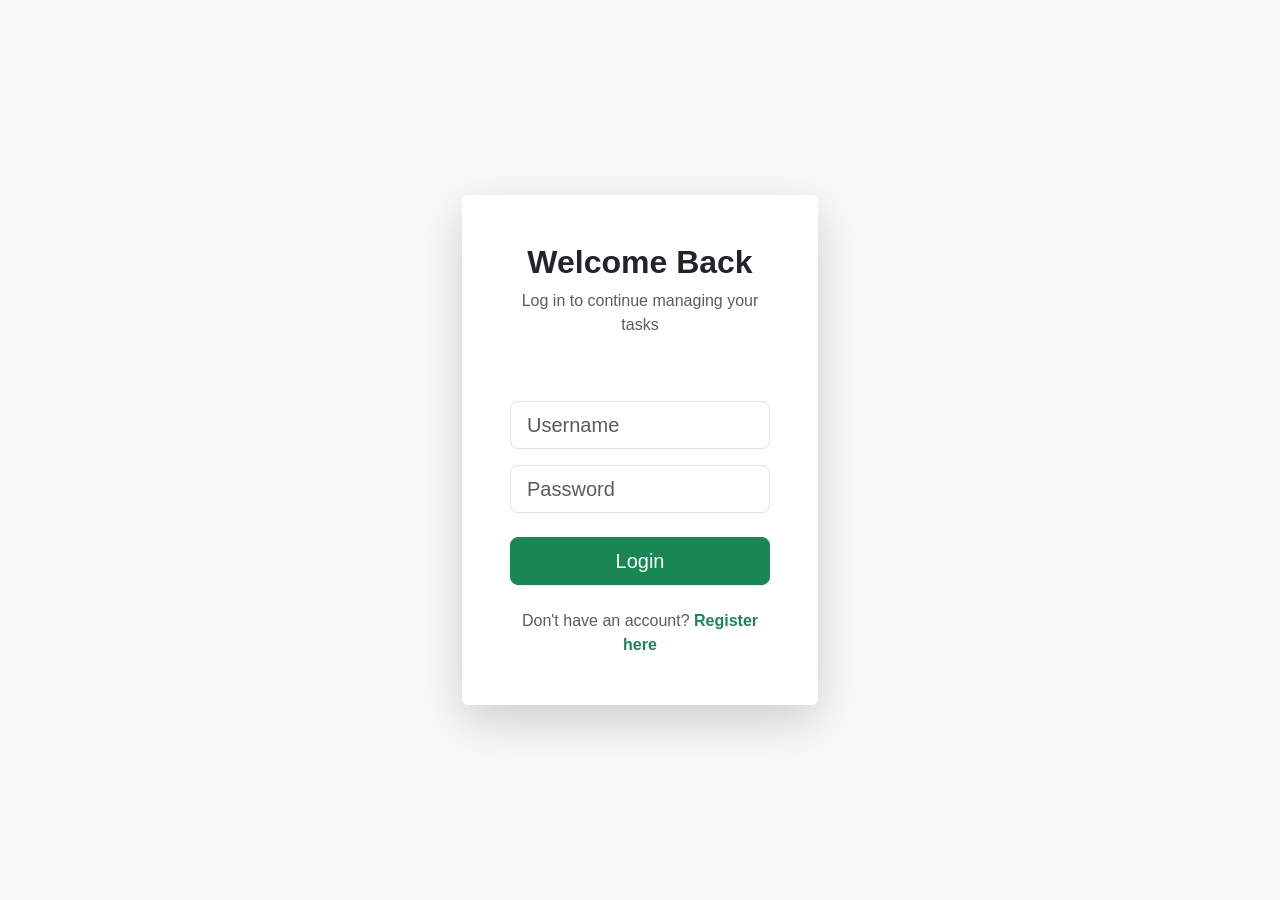
==== commit c46388ae: "last min changes pt1" ====
--- a/public/index.html
+++ b/public/index.html
@@ -10,12 +10,10 @@
 </head>
 <body>
 
-    <!-- Toggle Button – Hidden until logged in -->
     <button id="toggle-btn" class="toggle-btn" style="display:none;">
         <i class="fas fa-bars"></i>
     </button>
 
-    <!-- Sidebar – Hidden until logged in -->
     <div id="sidebar" class="sidebar" style="display:none;">
         <a href="index.html" class="active"><i class="fas fa-home me-2"></i><span>Dashboard</span></a>
         <a href="taskpage.html"><i class="fas fa-list-check me-2"></i><span>My Tasks</span></a>
@@ -23,10 +21,8 @@
         <a href="settings.html"><i class="fas fa-gear me-2"></i><span>Settings</span></a>
     </div>
 
-    <!-- Main Content -->
     <div class="main-content">
 
-        <!-- LOGIN SECTION – "REGISTER HERE" LINK ALWAYS VISIBLE -->
         <div id="auth-section">
             <div class="container">
                 <div class="row justify-content-center min-vh-100 align-items-center">
@@ -57,7 +53,6 @@
             </div>
         </div>
 
-        <!-- DASHBOARD SECTION – Shown only after login -->
         <div id="task-section" style="display:none;" class="container pt-5">
             <div class="d-flex justify-content-between align-items-center mb-4">
                 <div>
@@ -72,7 +67,6 @@
                 </div>
             </div>
 
-            <!-- Stats Cards -->
             <div class="row mb-5 g-4">
                 <div class="col-md-4">
                     <div class="dashboard-card p-4 text-center">
@@ -99,11 +93,16 @@
 
             <div class="row">
                 <div class="col-lg-4 mb-4">
-                    <div class="card upcoming-card p-4 h-100">
+                    <div class="card upcoming-card p-4 mb-4">
                         <h6 class="mb-3"><i class="fas fa-clock me-2"></i>Upcoming Deadlines</h6>
                         <ul id="upcoming-list" class="list-unstyled mb-0"></ul>
                     </div>
+                    
+                    <div class="card p-3 shadow-sm border-0">
+                        <div id="calendar-dashboard"></div>
+                    </div>
                 </div>
+
                 <div class="col-lg-8">
                     <ul id="task-list" class="list-group"></ul>
                 </div>
@@ -111,7 +110,6 @@
         </div>
     </div>
 
-    <!-- Task Modal -->
     <div class="modal fade" id="task-modal" tabindex="-1">
         <div class="modal-dialog">
             <div class="modal-content">
@@ -127,21 +125,12 @@
                     <button type="button" class="btn btn-secondary" data-bs-dismiss="modal">Cancel</button>
                     <button type="button" id="save-task-btn" class="btn btn-success">Save Task</button>
                 </div>
-                <ul id="task-list" class="list-group"></ul>
-
-                <!-- Calendar under My Tasks -->
-                <div id="calendar-dashboard" class="card p-3 mt-3 shadow-sm">
-                    <!-- calendar.js will render here -->
-                </div>
-
-                <button id="logout-btn" class="btn btn-danger w-100 mt-3">Logout</button>
             </div>
         </div>
     </div>
 
     <script src="https://cdn.jsdelivr.net/npm/bootstrap@5.3.3/dist/js/bootstrap.bundle.min.js"></script>
+    <script src="js/calendar.js"></script>
     <script src="js/app.js"></script>
-    <script src="js/calendar.js"></script>
-    <script src="https://cdn.jsdelivr.net/npm/bootstrap@5.3.2/dist/js/bootstrap.bundle.min.js"></script>
 </body>
 </html>
--- a/public/styles/style.css
+++ b/public/styles/style.css
@@ -3,11 +3,11 @@
     font-family: 'Segoe UI', Tahoma, Geneva, Verdana, sans-serif;
     background-color: #f8f9f9;
     color: #333;
-    margin-left: 240px;
+    margin-left: 0; /* CHANGED: Default is now 0 so login centers correctly */
     transition: background-color 0.3s, color 0.3s, margin-left 0.3s;
 }
 
-/* ====================== SIDEBAR ====================== */
+/* ====================== SIDEBAR ===================== */
 .sidebar {
     height: 100vh;
     width: 240px;
